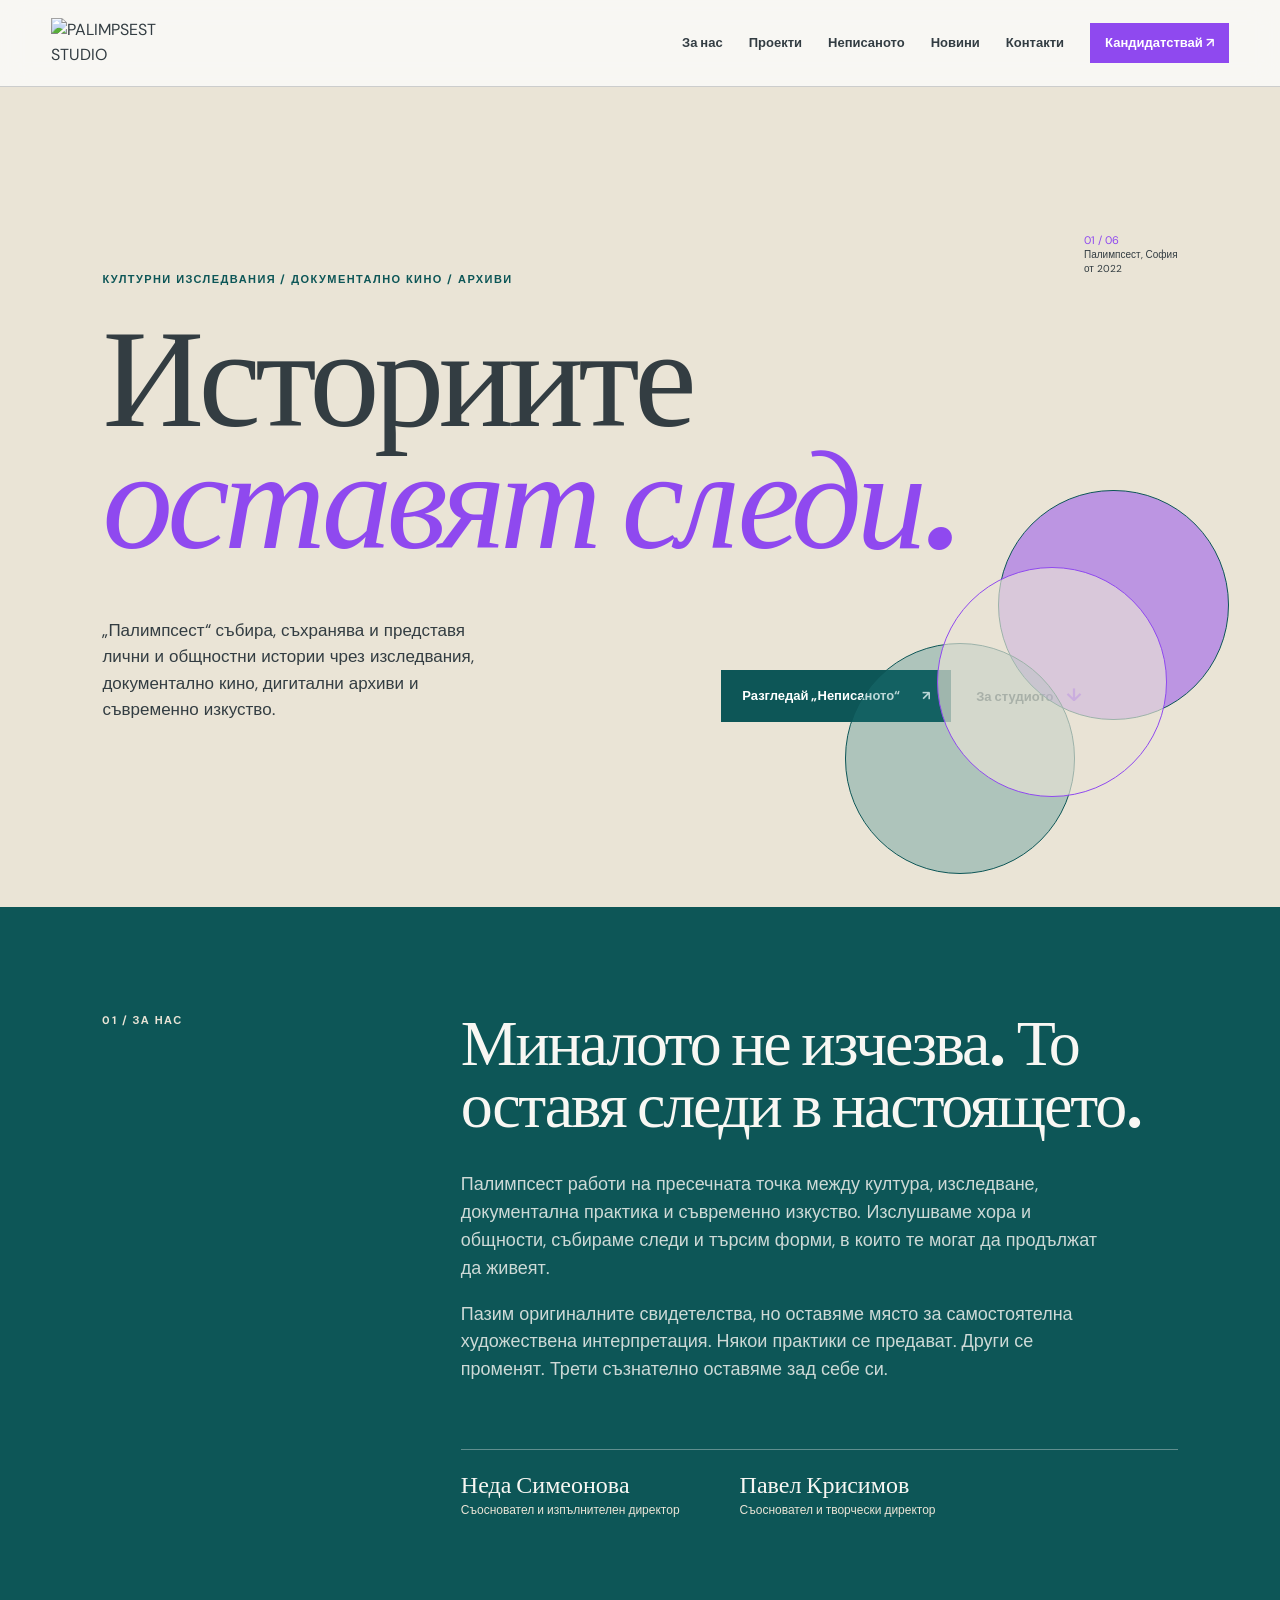
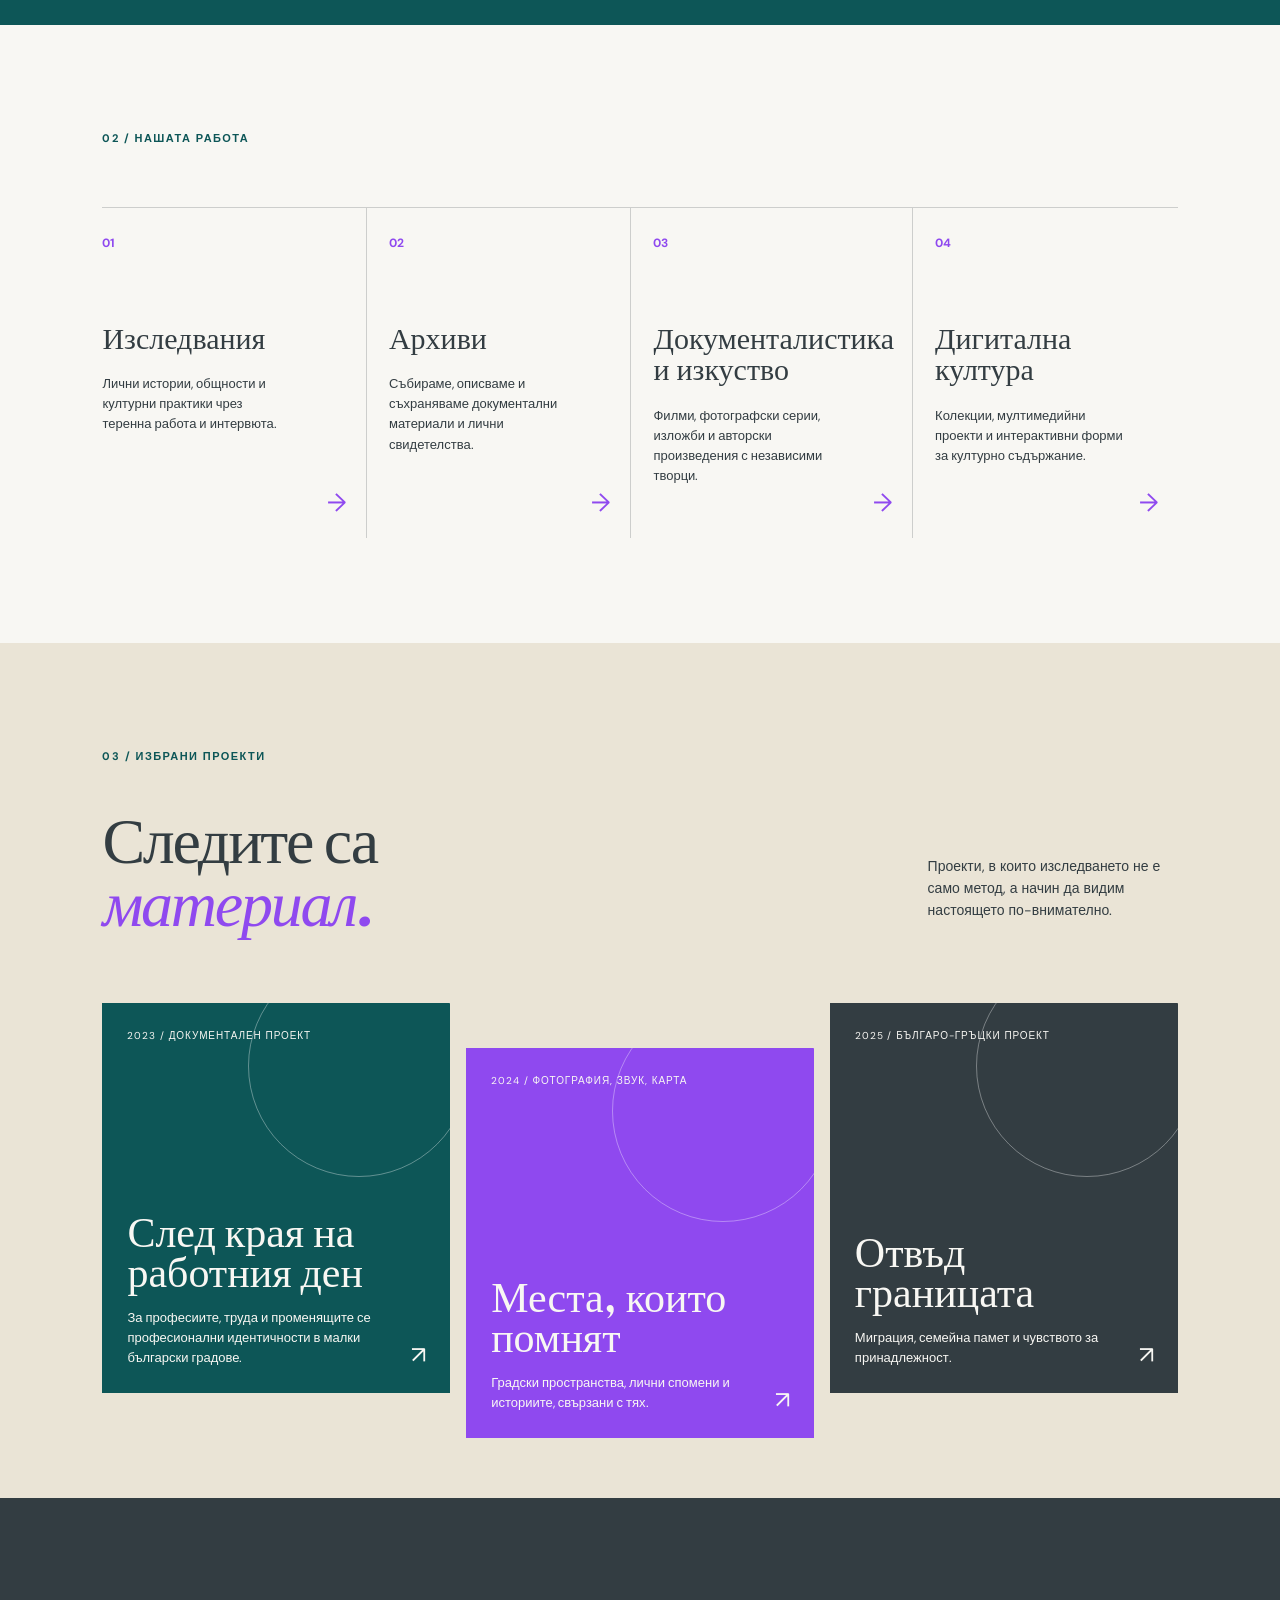
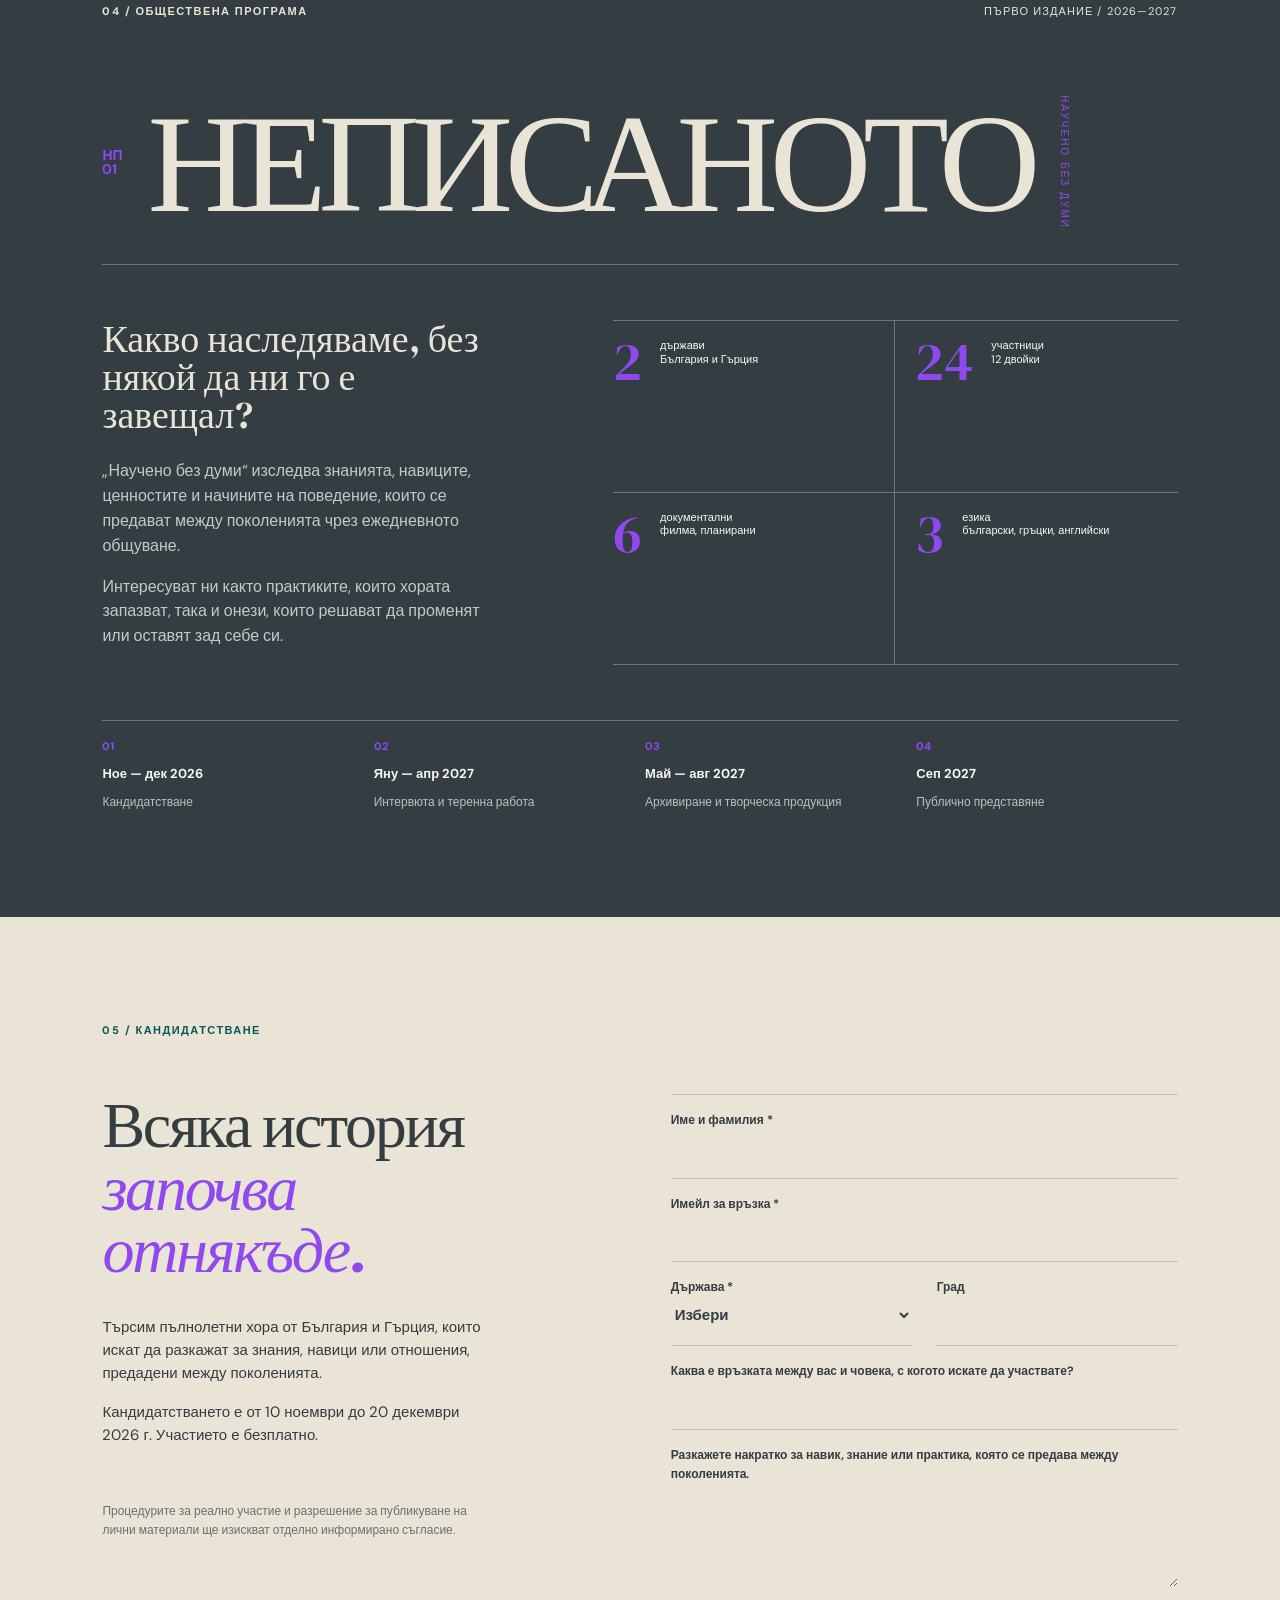
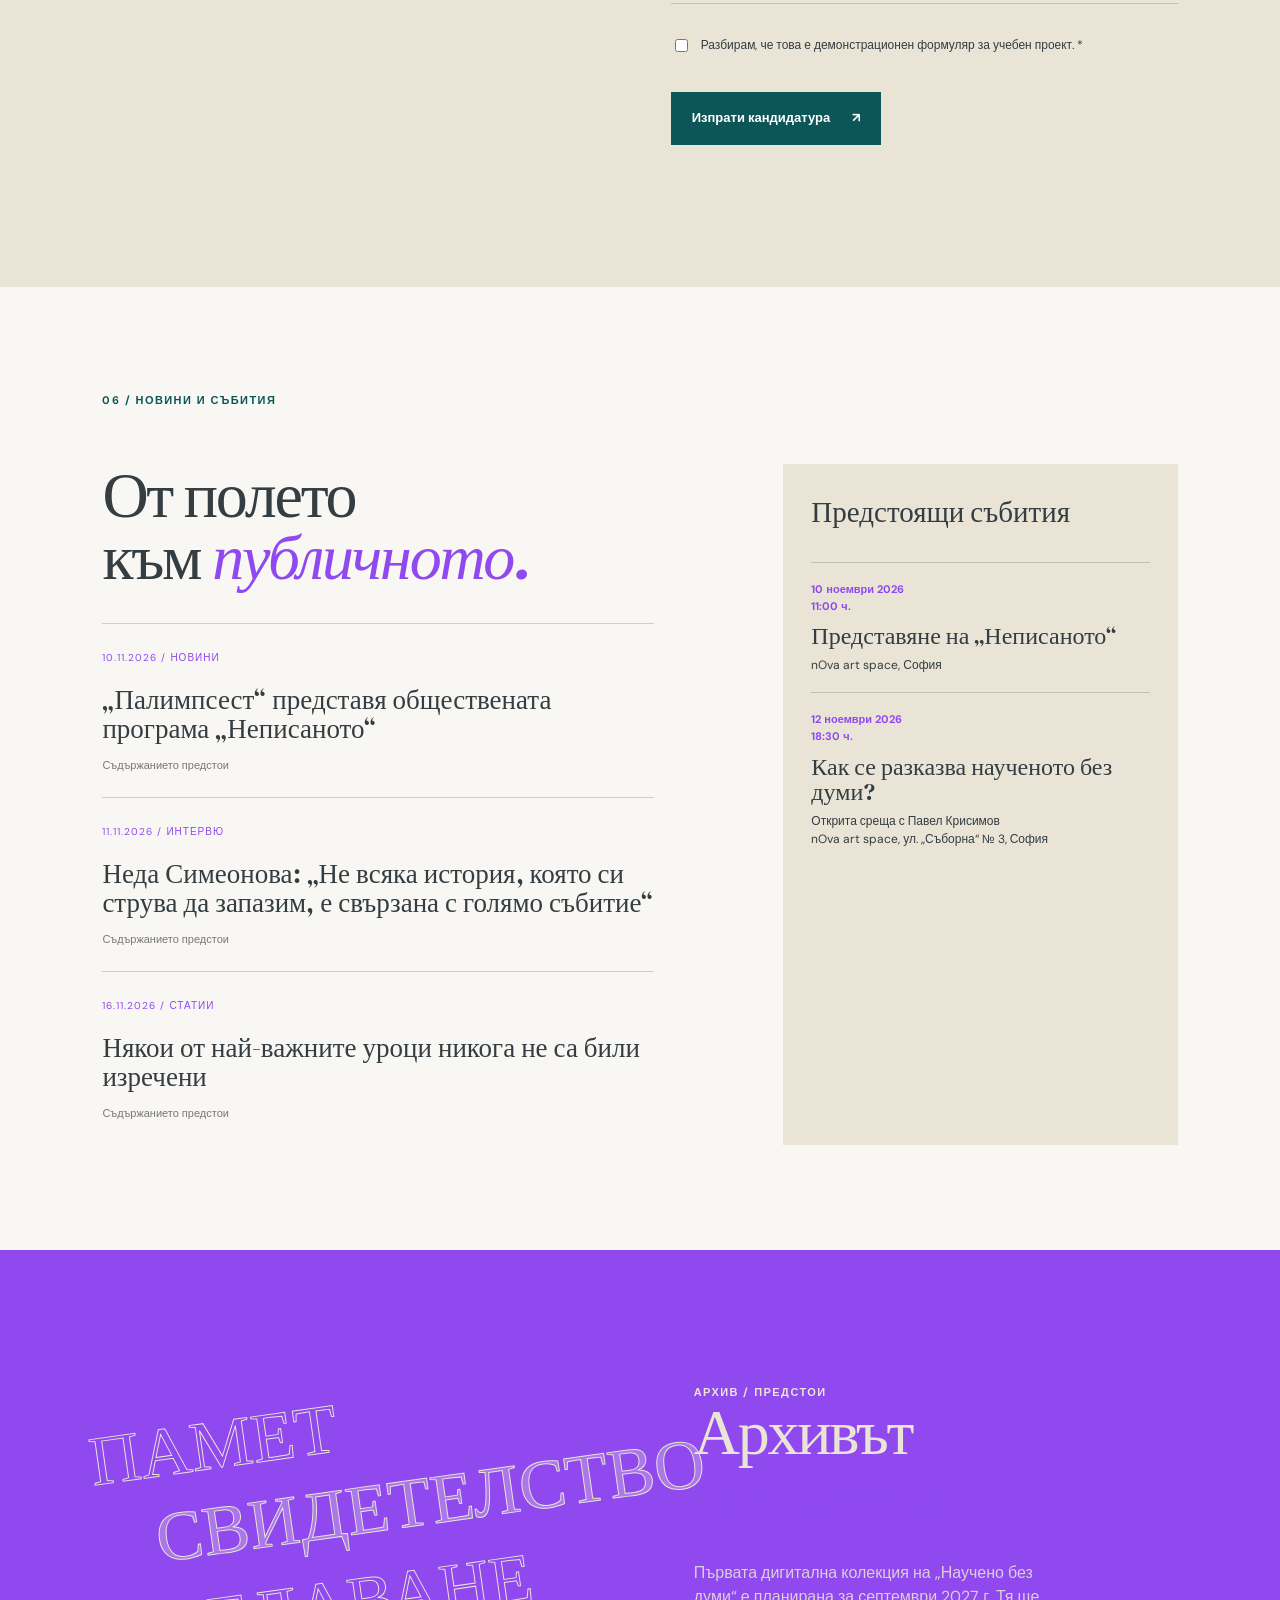
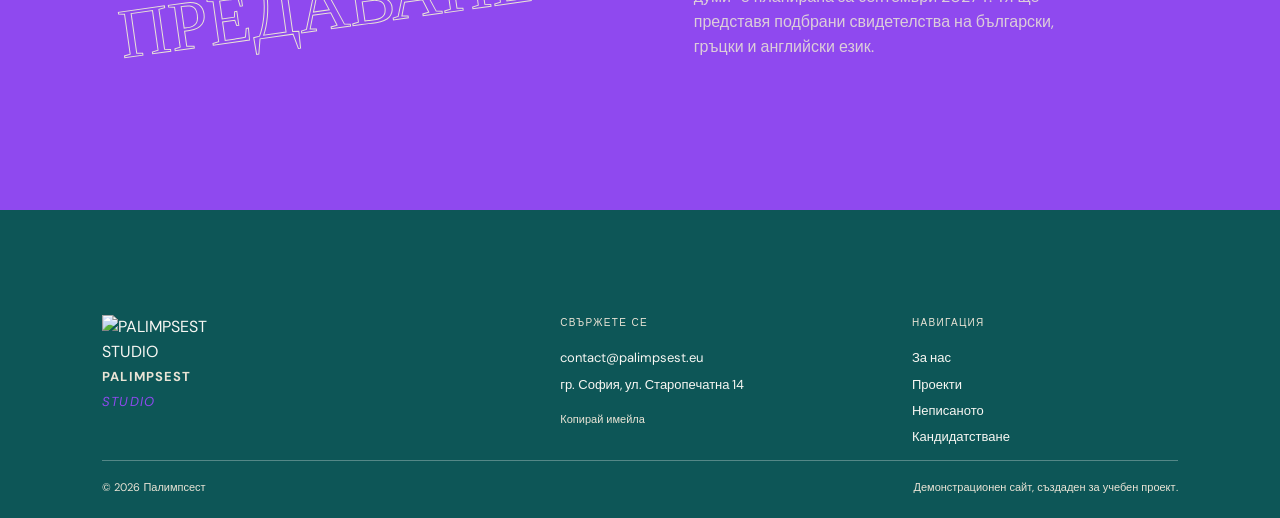
==== index.html @ 052eca06 "Create Palimpsest cultural studio website" ====
<!doctype html>
<html lang="bg">
<head>
  <meta charset="UTF-8">
  <meta name="viewport" content="width=device-width, initial-scale=1.0">
  <meta name="description" content="Палимпсест — културни изследвания, документално кино и дигитални архиви.">
  <title>Палимпсест — истории, които оставят следи</title>
  <link rel="preconnect" href="https://fonts.googleapis.com">
  <link rel="preconnect" href="https://fonts.gstatic.com" crossorigin>
  <link href="https://fonts.googleapis.com/css2?family=DM+Sans:wght@400;500;600;700&family=DM+Serif+Display:ital@0;1&display=swap" rel="stylesheet">
  <link rel="stylesheet" href="styles.css">
</head>
<body>
  <header class="site-header" id="начало">
    <a class="brand" href="#начало" aria-label="Палимпсест, начало">
      <img src="assets/Palimpsest.png" alt="PALIMPSEST STUDIO" class="brand-logo">
      <span class="brand-fallback" aria-hidden="true">PALIMPSEST<br><i>STUDIO</i></span>
    </a>
    <button class="menu-toggle" type="button" aria-expanded="false" aria-controls="main-nav"><span></span><span></span><span></span><b>Меню</b></button>
    <nav id="main-nav" aria-label="Основна навигация">
      <a href="#за-нас">За нас</a><a href="#проекти">Проекти</a><a href="#неписаното">Неписаното</a><a href="#новини">Новини</a><a href="#контакти">Контакти</a>
      <a class="nav-cta" href="#участие">Кандидатствай <span>↗</span></a>
    </nav>
  </header>

  <main>
    <section class="hero section-pad" aria-labelledby="hero-title">
      <div class="hero-grid-mark" aria-hidden="true"><span></span><span></span><span></span></div>
      <div class="eyebrow">Културни изследвания / документално кино / архиви</div>
      <h1 id="hero-title">Историите<br><em>оставят следи.</em></h1>
      <div class="hero-bottom">
        <p>„Палимпсест“ събира, съхранява и представя лични и общностни истории чрез изследвания, документално кино, дигитални архиви и съвременно изкуство.</p>
        <div class="hero-actions"><a class="button button-dark" href="#неписаното">Разгледай „Неписаното“ <span>↗</span></a><a class="text-link" href="#за-нас">За студиото <span>↓</span></a></div>
      </div>
      <div class="hero-note">01 / 06<br><small>Палимпсест, София<br>от 2022</small></div>
    </section>

    <section class="about section-pad" id="за-нас">
      <div class="section-label">01 / За нас</div><div class="about-copy"><h2>Миналото не изчезва. То оставя следи в настоящето.</h2><p>Палимпсест работи на пресечната точка между култура, изследване, документална практика и съвременно изкуство. Изслушваме хора и общности, събираме следи и търсим форми, в които те могат да продължат да живеят.</p><p>Пазим оригиналните свидетелства, но оставяме място за самостоятелна художествена интерпретация. Някои практики се предават. Други се променят. Трети съзнателно оставяме зад себе си.</p><div class="founders"><div><strong>Неда Симеонова</strong><span>Съосновател и изпълнителен директор</span></div><div><strong>Павел Крисимов</strong><span>Съосновател и творчески директор</span></div></div></div>
    </section>

    <section class="work section-pad" id="работа"><div class="section-label">02 / Нашата работа</div><div class="work-list"><article><b>01</b><h3>Изследвания</h3><p>Лични истории, общности и културни практики чрез теренна работа и интервюта.</p><span>→</span></article><article><b>02</b><h3>Архиви</h3><p>Събираме, описваме и съхраняваме документални материали и лични свидетелства.</p><span>→</span></article><article><b>03</b><h3>Документалистика<br>и изкуство</h3><p>Филми, фотографски серии, изложби и авторски произведения с независими творци.</p><span>→</span></article><article><b>04</b><h3>Дигитална<br>култура</h3><p>Колекции, мултимедийни проекти и интерактивни форми за културно съдържание.</p><span>→</span></article></div></section>

    <section class="projects section-pad" id="проекти"><div class="section-label">03 / Избрани проекти</div><div class="project-intro"><h2>Следите са<br><em>материал.</em></h2><p>Проекти, в които изследването не е само метод, а начин да видим настоящето по-внимателно.</p></div><div class="project-list"><article><span>2023 / документален проект</span><h3>След края на<br>работния ден</h3><p>За професиите, труда и променящите се професионални идентичности в малки български градове.</p><i>↗</i></article><article><span>2024 / фотография, звук, карта</span><h3>Места, които<br>помнят</h3><p>Градски пространства, лични спомени и историите, свързани с тях.</p><i>↗</i></article><article><span>2025 / българо-гръцки проект</span><h3>Отвъд<br>границата</h3><p>Миграция, семейна памет и чувството за принадлежност.</p><i>↗</i></article></div></section>

    <section class="program section-pad" id="неписаното"><div class="program-top"><div class="section-label">04 / Обществена програма</div><span>Първо издание / 2026—2027</span></div><div class="program-title"><div class="stamp">НП<br>01</div><h2>НЕПИСАНОТО</h2><div class="vertical-word">НАУЧЕНО БЕЗ ДУМИ</div></div><div class="program-content"><div><h3>Какво наследяваме, без някой да ни го е завещал?</h3><p>„Научено без думи“ изследва знанията, навиците, ценностите и начините на поведение, които се предават между поколенията чрез ежедневното общуване.</p><p>Интересуват ни както практиките, които хората запазват, така и онези, които решават да променят или оставят зад себе си.</p></div><div class="stats"><div><strong>2</strong><span>държави<br>България и Гърция</span></div><div><strong>24</strong><span>участници<br>12 двойки</span></div><div><strong>6</strong><span>документални<br>филма, планирани</span></div><div><strong>3</strong><span>езика<br>български, гръцки, английски</span></div></div></div><div class="timeline"><div><b>01</b><strong>Ное — дек 2026</strong><span>Кандидатстване</span></div><div><b>02</b><strong>Яну — апр 2027</strong><span>Интервюта и теренна работа</span></div><div><b>03</b><strong>Май — авг 2027</strong><span>Архивиране и творческа продукция</span></div><div><b>04</b><strong>Сеп 2027</strong><span>Публично представяне</span></div></div></section>

    <section class="participation section-pad" id="участие"><div class="section-label">05 / Кандидатстване</div><div class="form-layout"><div><h2>Всяка история<br><em>започва отнякъде.</em></h2><p>Търсим пълнолетни хора от България и Гърция, които искат да разкажат за знания, навици или отношения, предадени между поколенията.</p><p>Кандидатстването е от 10 ноември до 20 декември 2026 г. Участието е безплатно.</p><p class="fine-print">Процедурите за реално участие и разрешение за публикуване на лични материали ще изискват отделно информирано съгласие.</p></div><form id="application-form" novalidate><label>Име и фамилия *<input name="name" required></label><label>Имейл за връзка *<input type="email" name="email" required></label><div class="form-row"><label>Държава *<select name="country" required><option value="">Избери</option><option>България</option><option>Гърция</option></select></label><label>Град<input name="city"></label></div><label>Каква е връзката между вас и човека, с когото искате да участвате?<input name="relation"></label><label>Разкажете накратко за навик, знание или практика, която се предава между поколенията.<textarea name="story" rows="4"></textarea></label><label class="check"><input type="checkbox" name="demo" required><span>Разбирам, че това е демонстрационен формуляр за учебен проект. *</span></label><button class="button button-dark" type="submit">Изпрати кандидатура <span>↗</span></button><div class="form-message" role="status" aria-live="polite"></div></form></div></section>

    <section class="journal section-pad" id="новини"><div class="section-label">06 / Новини и събития</div><div class="journal-grid"><div><h2>От полето<br>към <em>публичното.</em></h2><div class="news-item"><span>10.11.2026 / Новини</span><h3>„Палимпсест“ представя обществената програма „Неписаното“</h3><small>Съдържанието предстои</small></div><div class="news-item"><span>11.11.2026 / Интервю</span><h3>Неда Симеонова: „Не всяка история, която си струва да запазим, е свързана с голямо събитие“</h3><small>Съдържанието предстои</small></div><div class="news-item"><span>16.11.2026 / Статии</span><h3>Някои от най-важните уроци никога не са били изречени</h3><small>Съдържанието предстои</small></div></div><aside><h3>Предстоящи събития</h3><div class="event"><b>10 ноември 2026<br>11:00 ч.</b><strong>Представяне на „Неписаното“</strong><span>nOva art space, София</span></div><div class="event"><b>12 ноември 2026<br>18:30 ч.</b><strong>Как се разказва наученото без думи?</strong><span>Открита среща с Павел Крисимов<br>nOva art space, ул. „Съборна“ № 3, София</span></div></aside></div></section>

    <section class="archive section-pad"><div class="archive-art" aria-hidden="true"><span>ПАМЕТ</span><span>СВИДЕТЕЛСТВО</span><span>ПРЕДАВАНЕ</span></div><div><div class="section-label">Архив / предстои</div><h2>Архивът<br><em>предстои.</em></h2><p>Първата дигитална колекция на „Научено без думи“ е планирана за септември 2027 г. Тя ще представя подбрани свидетелства на български, гръцки и английски език.</p></div></section>
  </main>

  <footer class="site-footer section-pad" id="контакти"><div class="footer-brand"><img src="assets/Palimpsest.png" alt="PALIMPSEST STUDIO"><span class="brand-fallback" aria-hidden="true">PALIMPSEST<br><i>STUDIO</i></span></div><div><span class="footer-label">Свържете се</span><a href="mailto:contact@palimpsest.eu">contact@palimpsest.eu</a><span>гр. София, ул. Старопечатна 14</span><button class="copy-email" type="button" data-email="contact@palimpsest.eu">Копирай имейла</button></div><div><span class="footer-label">Навигация</span><a href="#за-нас">За нас</a><a href="#проекти">Проекти</a><a href="#неписаното">Неписаното</a><a href="#участие">Кандидатстване</a></div><div class="footer-bottom">© 2026 Палимпсест <span>Демонстрационен сайт, създаден за учебен проект.</span></div></footer>
  <script src="script.js"></script>
</body>
</html>
---- styles.css ----
:root{--teal:#0d5657;--teal-2:#247c7b;--violet:#8f49ef;--ivory:#eae4d6;--ink:#333d42;--paper:#f8f7f3;--line:rgba(51,61,66,.22);--display:'DM Serif Display',Georgia,serif;--sans:'DM Sans',Arial,sans-serif}*{box-sizing:border-box}html{scroll-behavior:smooth}body{margin:0;background:var(--paper);color:var(--ink);font-family:var(--sans);font-size:16px;line-height:1.55}a{color:inherit;text-decoration:none}button,input,select,textarea{font:inherit}button{cursor:pointer}.site-header{position:sticky;top:0;z-index:10;display:flex;align-items:center;justify-content:space-between;padding:18px 4vw;background:rgba(248,247,243,.92);backdrop-filter:blur(14px);border-bottom:1px solid var(--line)}.brand{position:relative;display:block;width:145px;min-height:43px}.brand-logo,.footer-brand img{display:block;width:100%;height:auto}.brand-fallback{font-weight:700;font-size:13px;line-height:.9;letter-spacing:.08em;color:var(--teal)}.brand-fallback i{font-weight:400;color:var(--violet)}.brand-logo+.brand-fallback{display:none}nav{display:flex;gap:26px;align-items:center;font-size:13px;font-weight:600}nav a{transition:color .2s}nav a:hover{color:var(--violet)}.nav-cta{padding:10px 15px;background:var(--violet);color:#fff}.nav-cta:hover{color:#fff;background:var(--teal)}.menu-toggle{display:none;border:0;background:none;color:var(--ink);gap:4px;flex-direction:column}.menu-toggle span{display:block;width:21px;height:2px;background:var(--ink)}.menu-toggle b{font-size:10px;margin-top:3px}.section-pad{padding:105px 8vw;position:relative}.hero{min-height:calc(100vh - 80px);display:flex;flex-direction:column;justify-content:center;overflow:hidden;background:var(--ivory)}.eyebrow,.section-label{font-size:11px;letter-spacing:.13em;text-transform:uppercase;font-weight:700;color:var(--teal)}.hero h1{font:normal clamp(4.5rem,11vw,10rem)/.87 var(--display);letter-spacing:-.04em;margin:28px 0 56px;position:relative;z-index:1}.hero h1 em,.about h2 em,.project-intro h2 em,.form-layout h2 em,.journal h2 em,.archive h2 em{color:var(--violet);font-weight:normal}.hero-bottom{display:flex;align-items:end;justify-content:space-between;max-width:980px}.hero-bottom p{max-width:385px;margin:0;font-size:17px}.hero-actions{display:flex;align-items:center;gap:25px}.button{display:inline-flex;align-items:center;gap:22px;border:0;padding:16px 21px;font-weight:700;font-size:13px;transition:transform .2s,background .2s}.button:hover{transform:translateY(-3px)}.button-dark{background:var(--teal);color:#fff}.button-dark:hover{background:var(--violet)}.text-link{font-weight:700;font-size:13px}.text-link span{color:var(--violet);font-size:18px;margin-left:10px}.hero-note{position:absolute;right:8vw;top:18%;font-size:11px;color:var(--violet);line-height:1.25}.hero-note small{color:var(--ink);font-size:10px}.hero-grid-mark{position:absolute;right:4%;bottom:4%;width:30vw;height:30vw;max-width:390px;max-height:390px}.hero-grid-mark span{position:absolute;width:60%;height:60%;border-radius:50%;border:1px solid var(--teal)}.hero-grid-mark span:nth-child(1){right:0;top:0;background:rgba(143,73,239,.5)}.hero-grid-mark span:nth-child(2){left:0;bottom:0;background:rgba(36,124,123,.3)}.hero-grid-mark span:nth-child(3){left:24%;top:20%;background:rgba(234,228,214,.65);border-color:var(--violet)}.about{display:grid;grid-template-columns:1fr 2fr;background:var(--teal);color:var(--paper)}.about .section-label{color:var(--ivory)}.about-copy{max-width:850px}.about h2,.project-intro h2,.form-layout h2,.journal h2,.archive h2{font:normal clamp(2.8rem,5vw,5.7rem)/.98 var(--display);margin:0 0 34px;letter-spacing:-.035em}.about-copy p{max-width:650px;font-size:18px;color:rgba(248,247,243,.82)}.founders{display:flex;gap:60px;margin-top:65px;border-top:1px solid rgba(248,247,243,.35);padding-top:18px}.founders div{display:flex;flex-direction:column}.founders strong{font:normal 24px var(--display)}.founders span{font-size:12px;color:var(--ivory)}.work{background:var(--paper)}.work-list{display:grid;grid-template-columns:repeat(4,1fr);margin-top:60px;border-top:1px solid var(--line)}.work-list article{min-height:330px;padding:22px 18px 20px 0;border-right:1px solid var(--line);position:relative}.work-list article:not(:first-child){padding-left:22px}.work-list article:last-child{border:0}.work-list b{font-size:12px;color:var(--violet)}.work-list h3{font:normal 30px/1.05 var(--display);margin:68px 0 20px}.work-list p{font-size:13px;max-width:190px}.work-list span{position:absolute;right:20px;bottom:15px;color:var(--violet);font-size:25px}.projects{background:var(--ivory)}.project-intro{display:flex;justify-content:space-between;align-items:end;margin:45px 0 68px}.project-intro h2{margin:0}.project-intro p{max-width:250px;font-size:14px}.project-list{display:grid;grid-template-columns:repeat(3,1fr);gap:16px}.project-list article{min-height:390px;padding:25px;display:flex;flex-direction:column;justify-content:end;position:relative;overflow:hidden;background:var(--teal);color:var(--paper)}.project-list article:nth-child(2){background:var(--violet);transform:translateY(45px)}.project-list article:nth-child(3){background:var(--ink)}.project-list article:before{content:'';position:absolute;width:220px;height:220px;border-radius:50%;border:1px solid rgba(255,255,255,.35);top:-48px;right:-20px}.project-list span{position:absolute;top:25px;left:25px;font-size:10px;text-transform:uppercase;letter-spacing:.09em}.project-list h3{font:normal 42px/.95 var(--display);margin:0 0 15px}.project-list p{font-size:13px;max-width:260px;margin:0}.project-list i{position:absolute;right:24px;bottom:20px;font-style:normal;font-size:24px}.program{background:var(--ink);color:var(--paper);overflow:hidden}.program .section-label,.program-top>span{color:var(--ivory)}.program-top{display:flex;justify-content:space-between}.program-top>span{font-size:11px;text-transform:uppercase;letter-spacing:.1em}.program-title{display:flex;align-items:center;gap:25px;border-bottom:1px solid rgba(248,247,243,.3);padding:75px 0 35px}.program-title h2{font:normal clamp(4rem,11vw,11rem)/.8 var(--display);letter-spacing:-.06em;margin:0;color:var(--ivory)}.stamp{color:var(--violet);font-weight:700;font-size:14px;line-height:1.05}.vertical-word{writing-mode:vertical-rl;font-size:10px;letter-spacing:.2em;color:var(--violet)}.program-content{display:grid;grid-template-columns:1fr 1.4fr;gap:10%;padding:55px 0}.program-content h3{font:normal 38px/1 var(--display);margin:0 0 25px;color:var(--ivory)}.program-content p{color:rgba(248,247,243,.75);max-width:430px}.stats{display:grid;grid-template-columns:1fr 1fr;border-top:1px solid rgba(248,247,243,.3)}.stats div{padding:18px 0;display:flex;gap:18px;border-bottom:1px solid rgba(248,247,243,.3)}.stats div:nth-child(odd){border-right:1px solid rgba(248,247,243,.3);padding-right:20px}.stats div:nth-child(even){padding-left:20px}.stats strong{font:normal 54px/.85 var(--display);color:var(--violet)}.stats span{font-size:11px;line-height:1.2}.timeline{display:grid;grid-template-columns:repeat(4,1fr);gap:10px;border-top:1px solid rgba(248,247,243,.3);padding-top:17px}.timeline div{display:flex;flex-direction:column;gap:9px}.timeline b{color:var(--violet);font-size:11px}.timeline strong{font-size:13px}.timeline span{font-size:12px;color:rgba(248,247,243,.7)}.participation{background:var(--ivory)}.form-layout{display:grid;grid-template-columns:1fr 1.1fr;gap:10%;margin-top:55px}.form-layout h2{margin-top:0}.form-layout p{max-width:390px;font-size:15px}.fine-print{font-size:12px!important;color:#6b7072;margin-top:55px}.form-layout form{border-top:1px solid var(--line)}label{display:flex;flex-direction:column;gap:7px;padding:16px 0;border-bottom:1px solid var(--line);font-size:12px;font-weight:700}input,select,textarea{border:0;background:transparent;color:var(--ink);outline:0;resize:vertical;font-size:15px}input:focus,select:focus,textarea:focus{box-shadow:0 2px var(--violet)}.form-row{display:grid;grid-template-columns:1fr 1fr;gap:25px}.check{flex-direction:row;align-items:start;gap:10px;font-weight:400;border:0;margin:16px 0}.check input{accent-color:var(--violet);margin-top:3px}.form-layout .button{margin-top:5px}.form-message{font-size:13px;color:var(--teal);margin-top:15px;min-height:22px}.journal{background:var(--paper)}.journal-grid{display:grid;grid-template-columns:1.4fr 1fr;gap:12%;margin-top:55px}.news-item{border-top:1px solid var(--line);padding:20px 0}.news-item span{font-size:10px;text-transform:uppercase;letter-spacing:.1em;color:var(--violet)}.news-item h3{font:normal 27px/1.1 var(--display);margin:16px 0 8px}.news-item small{font-size:11px;color:#777}.journal aside{background:var(--ivory);padding:28px}.journal aside h3{font:normal 29px var(--display);margin:0 0 30px}.event{border-top:1px solid var(--line);padding:18px 0;display:flex;flex-direction:column;gap:8px}.event b{font-size:11px;color:var(--violet)}.event strong{font:normal 24px/1.05 var(--display)}.event span{font-size:12px}.archive{background:var(--violet);color:var(--ivory);display:grid;grid-template-columns:1fr 1fr;gap:10%;align-items:center;min-height:560px;overflow:hidden}.archive .section-label{color:var(--ivory)}.archive-art{height:320px;position:relative;transform:rotate(-8deg)}.archive-art span{position:absolute;font:normal 70px/.9 var(--display);white-space:nowrap;color:transparent;-webkit-text-stroke:1px var(--ivory)}.archive-art span:nth-child(1){top:25px;left:0}.archive-art span:nth-child(2){top:110px;left:55px;color:rgba(234,228,214,.3)}.archive-art span:nth-child(3){top:200px;left:5px}.archive p{max-width:380px;color:rgba(234,228,214,.85)}.site-footer{background:var(--teal);color:var(--paper);display:grid;grid-template-columns:1.4fr 1fr 1fr;gap:8%;padding-bottom:35px}.footer-brand{width:160px}.footer-brand .brand-fallback{color:var(--ivory)}.site-footer>div:not(.footer-brand):not(.footer-bottom){display:flex;flex-direction:column;gap:6px;font-size:13px}.footer-label{color:var(--ivory);font-size:10px;letter-spacing:.13em;text-transform:uppercase;margin-bottom:12px}.site-footer a:hover{color:var(--violet)}.copy-email{background:none;color:var(--ivory);border:0;padding:0;text-align:left;font-size:11px;margin-top:10px}.footer-bottom{grid-column:1/-1;border-top:1px solid rgba(248,247,243,.3);padding-top:18px;display:flex;justify-content:space-between;color:var(--ivory);font-size:11px}@media(max-width:800px){.site-header{padding:15px 5vw}.menu-toggle{display:flex}.site-header nav{display:none;position:absolute;top:73px;left:0;right:0;flex-direction:column;align-items:stretch;gap:0;background:var(--paper);border-bottom:1px solid var(--line);padding:10px 5vw}.site-header nav.open{display:flex}.site-header nav a{padding:13px 0}.nav-cta{padding:13px!important;text-align:center}.section-pad{padding:75px 7vw}.hero{min-height:680px}.hero h1{font-size:19vw;margin:35px 0}.hero-bottom,.project-intro{display:block}.hero-bottom p{font-size:15px}.hero-actions{margin-top:30px;flex-wrap:wrap}.hero-grid-mark{width:70vw;height:70vw;opacity:.5}.hero-note{display:none}.about,.form-layout,.journal-grid,.archive{grid-template-columns:1fr;gap:40px}.about h2,.project-intro h2,.form-layout h2,.journal h2,.archive h2{font-size:15vw}.founders{gap:25px;flex-direction:column}.work-list,.project-list,.timeline{grid-template-columns:1fr 1fr}.work-list article{min-height:260px;border-bottom:1px solid var(--line);border-right:0}.work-list article:not(:first-child){padding-left:0}.work-list h3{margin-top:45px;font-size:26px}.project-list article{min-height:320px}.project-list article:nth-child(2){transform:none}.program-title{gap:10px;padding-top:55px}.program-title h2{font-size:16vw}.vertical-word{display:none}.program-content{grid-template-columns:1fr;gap:45px}.stats strong{font-size:42px}.journal-grid{gap:55px}.archive{min-height:auto}.archive-art{height:230px;order:2}.archive-art span{font-size:45px}.site-footer{grid-template-columns:1fr 1fr;gap:40px}.footer-brand{grid-column:1/-1}.footer-bottom{display:block}.footer-bottom span{display:block;margin-top:10px}}@media(prefers-reduced-motion:reduce){html{scroll-behavior:auto}*,*:before,*:after{transition:none!important;animation:none!important}}
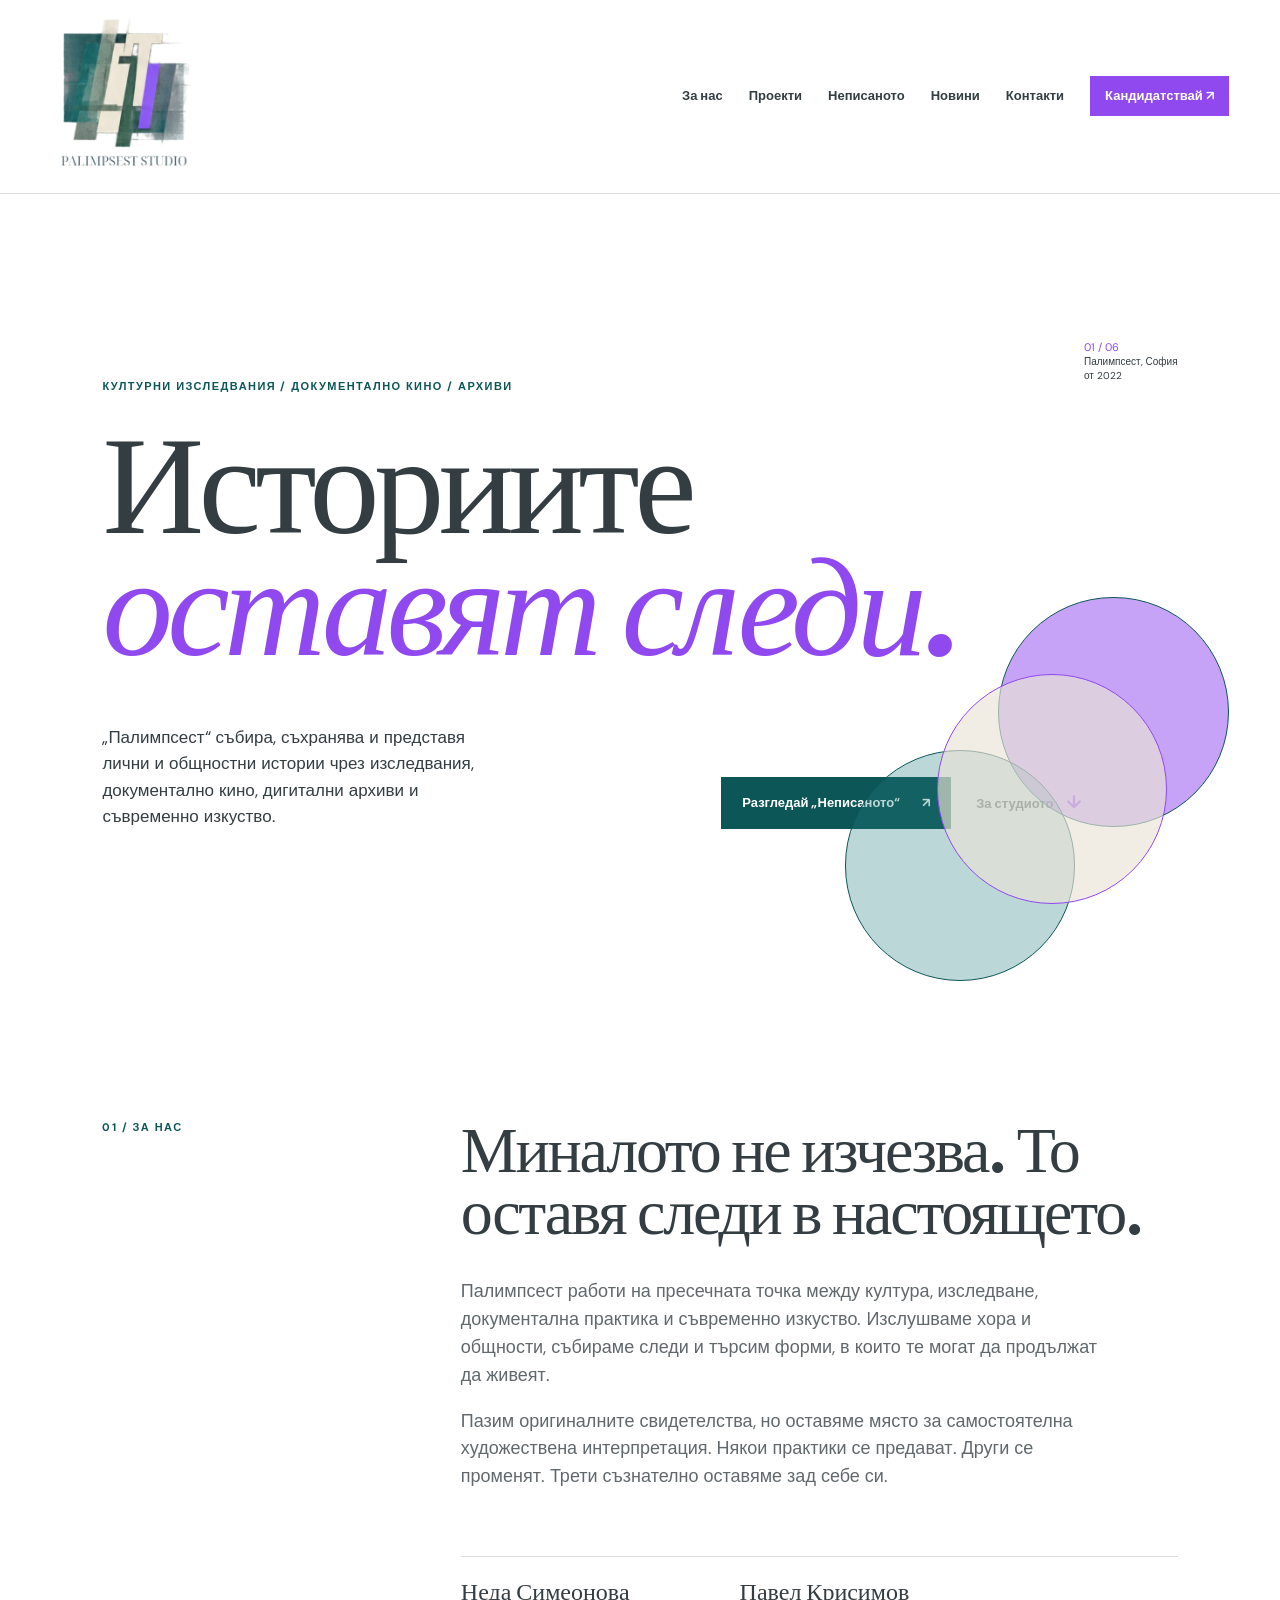
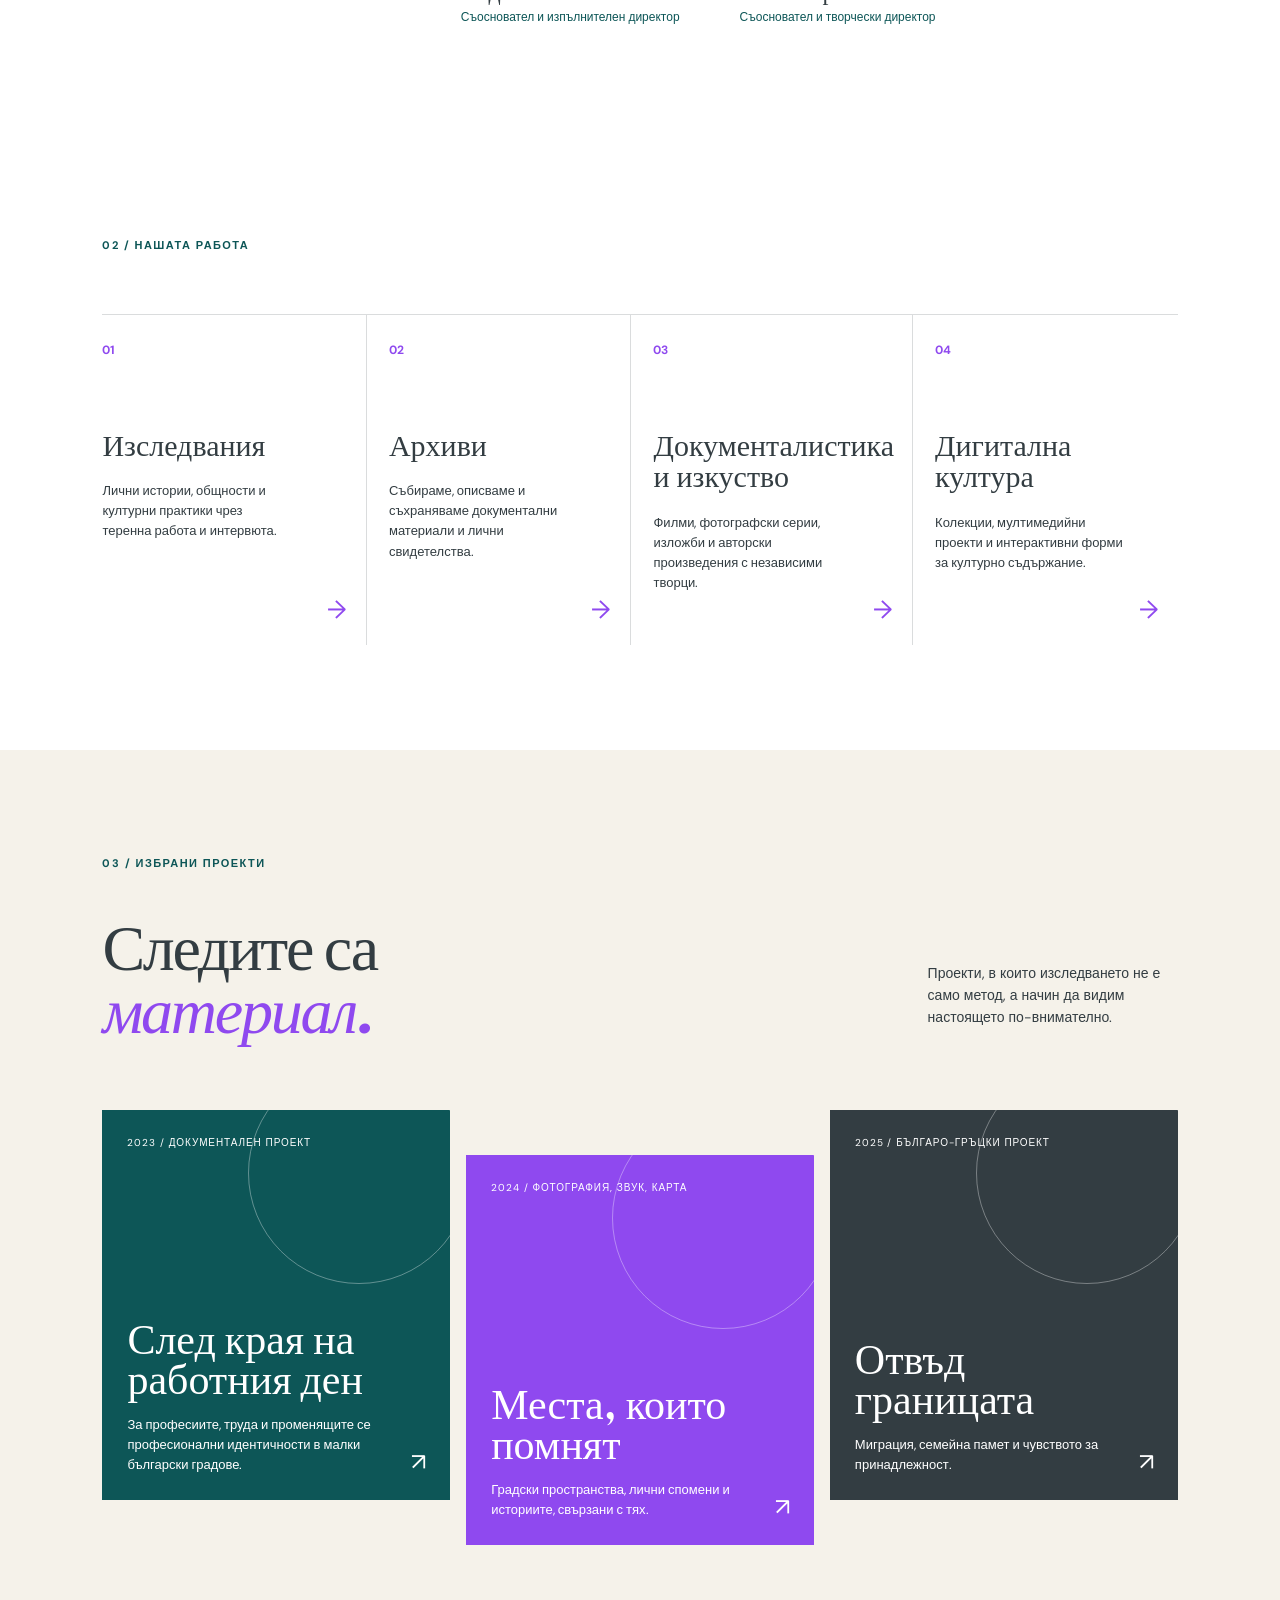
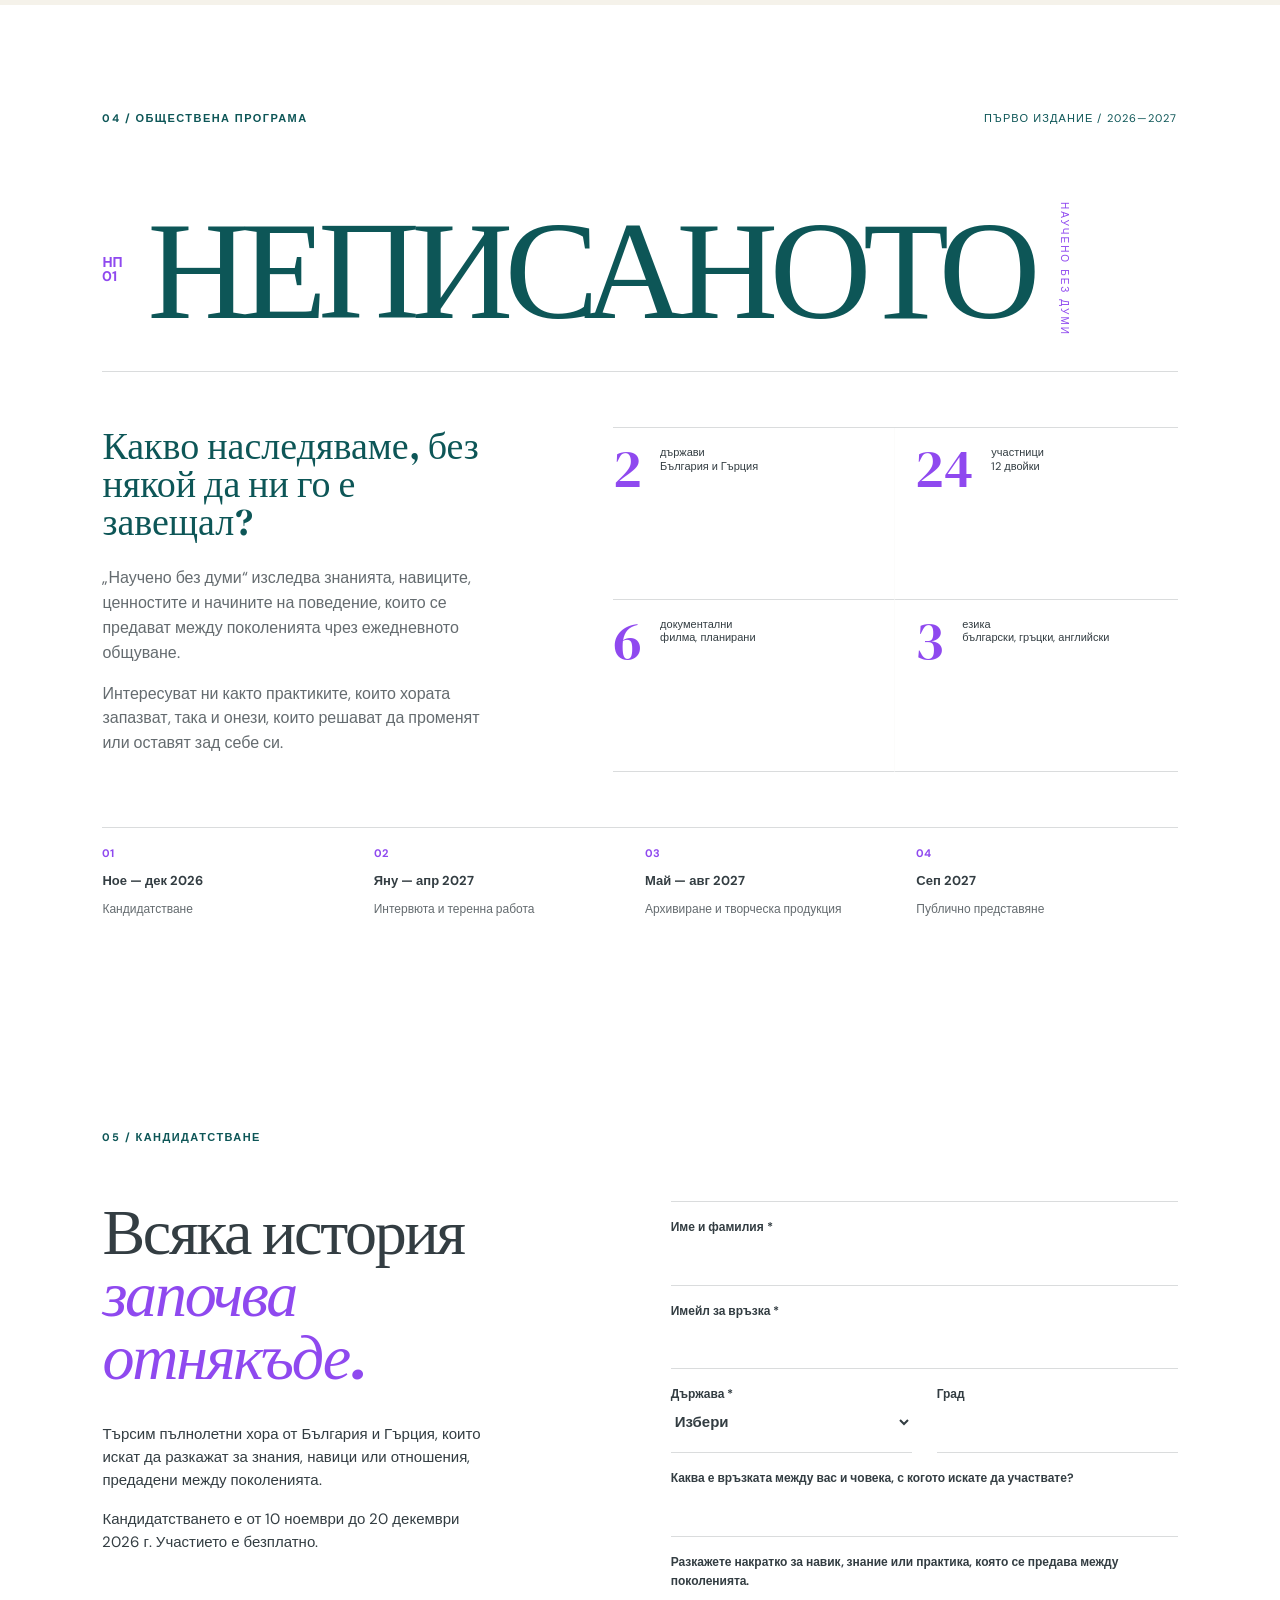
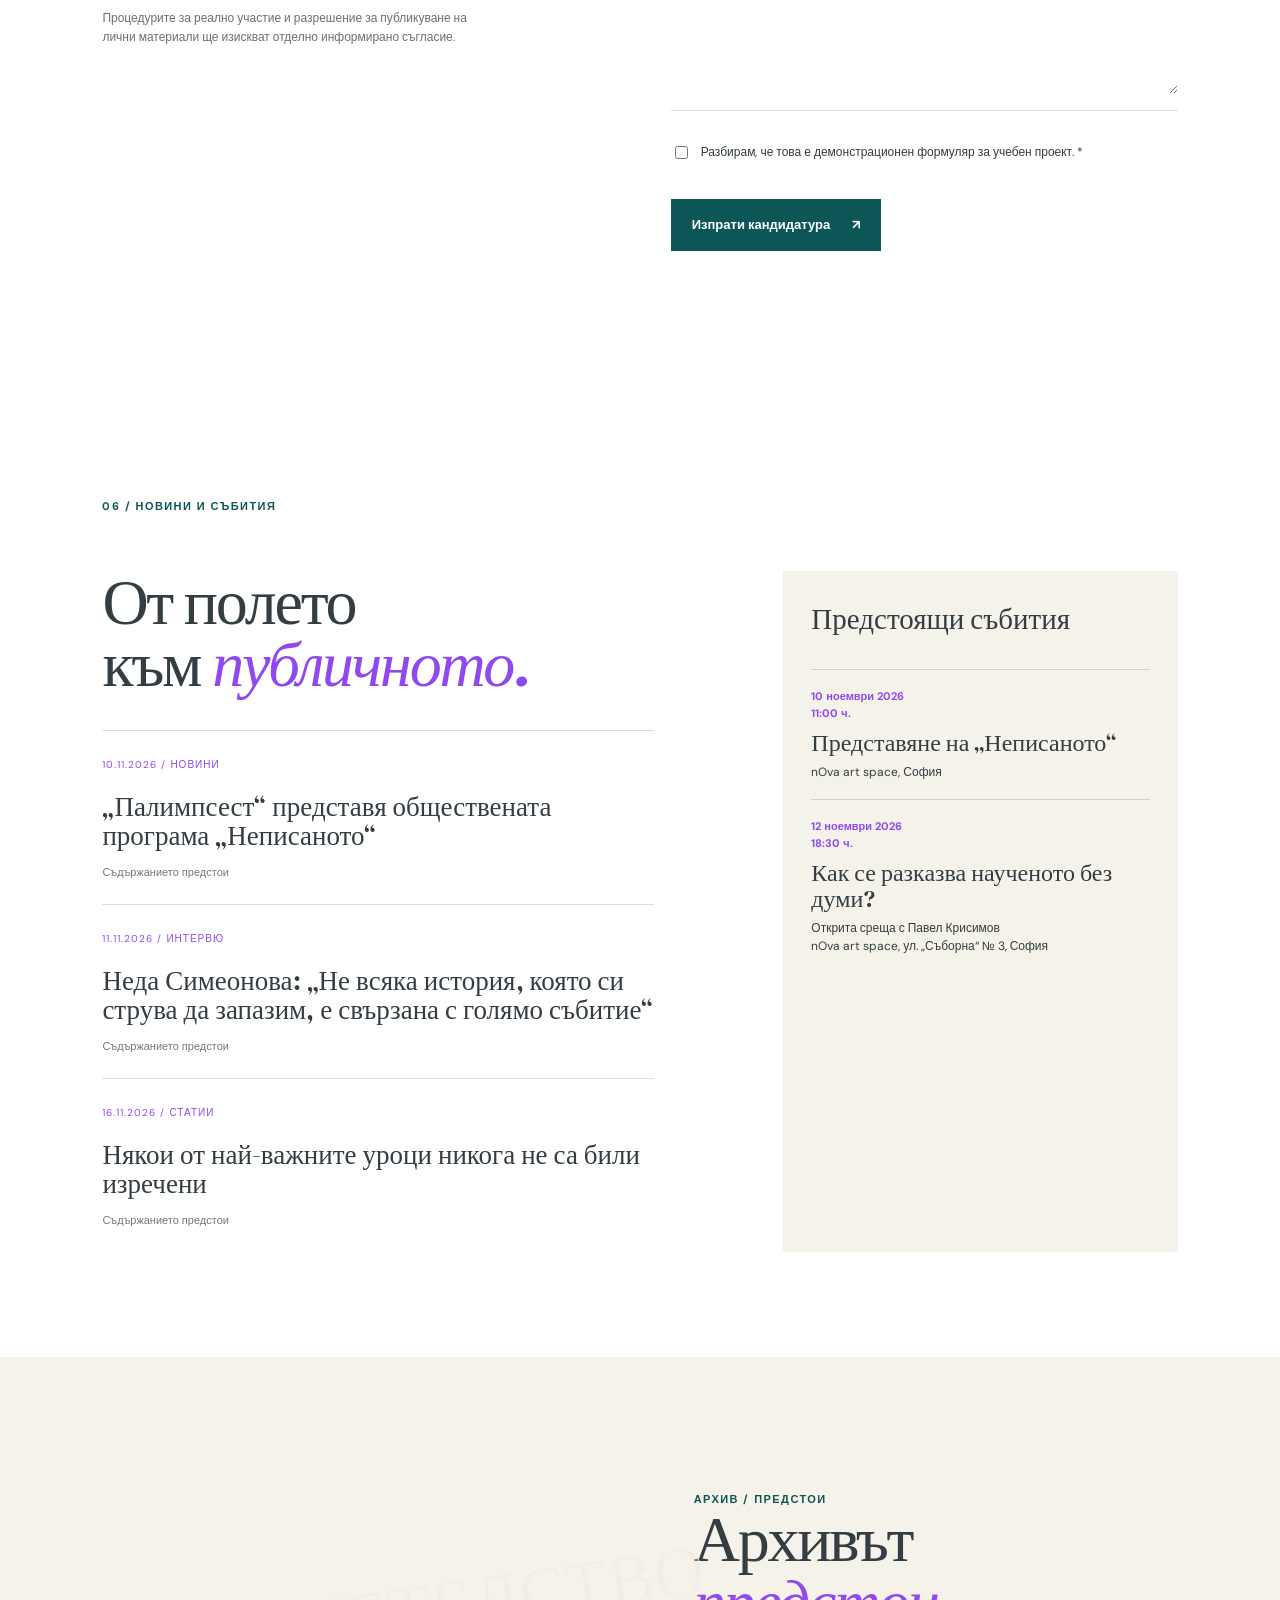
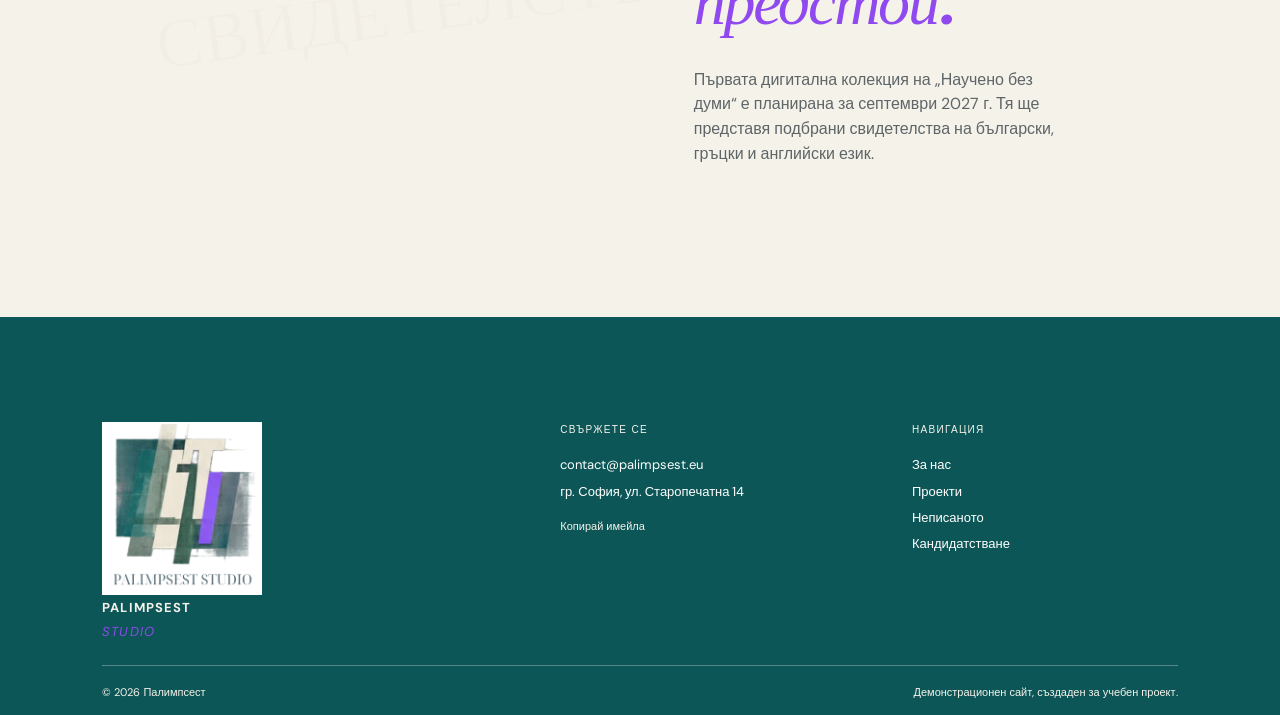
==== commit 368b5c54: "Lighten visual theme with accent colors" ====
--- a/index.html
+++ b/index.html
@@ -9,6 +9,30 @@
   <link rel="preconnect" href="https://fonts.gstatic.com" crossorigin>
   <link href="https://fonts.googleapis.com/css2?family=DM+Sans:wght@400;500;600;700&family=DM+Serif+Display:ital@0;1&display=swap" rel="stylesheet">
   <link rel="stylesheet" href="styles.css">
+  <style>
+    :root { --paper: #ffffff; --ivory: #f5f2ea; --line: rgba(51, 61, 66, .18); }
+    body { background: #ffffff; }
+    .site-header { background: rgba(255, 255, 255, .94); }
+    .hero { background: #ffffff; }
+    .about { background: #ffffff; color: var(--ink); }
+    .about .section-label { color: var(--teal); }
+    .about-copy p { color: rgba(51, 61, 66, .78); }
+    .founders { border-color: var(--line); }
+    .founders span { color: var(--teal); }
+    .work { background: #ffffff; }
+    .projects { background: var(--ivory); }
+    .program { background: #ffffff; color: var(--ink); }
+    .program .section-label, .program-top > span { color: var(--teal); }
+    .program-title { border-color: var(--line); }
+    .program-title h2, .program-content h3 { color: var(--teal); }
+    .program-content p, .timeline span { color: rgba(51, 61, 66, .76); }
+    .stats, .stats div, .timeline { border-color: var(--line); }
+    .participation { background: #ffffff; }
+    .journal { background: #ffffff; }
+    .archive { background: var(--ivory); color: var(--ink); }
+    .archive .section-label { color: var(--teal); }
+    .archive p { color: rgba(51, 61, 66, .78); }
+  </style>
 </head>
 <body>
   <header class="site-header" id="начало">
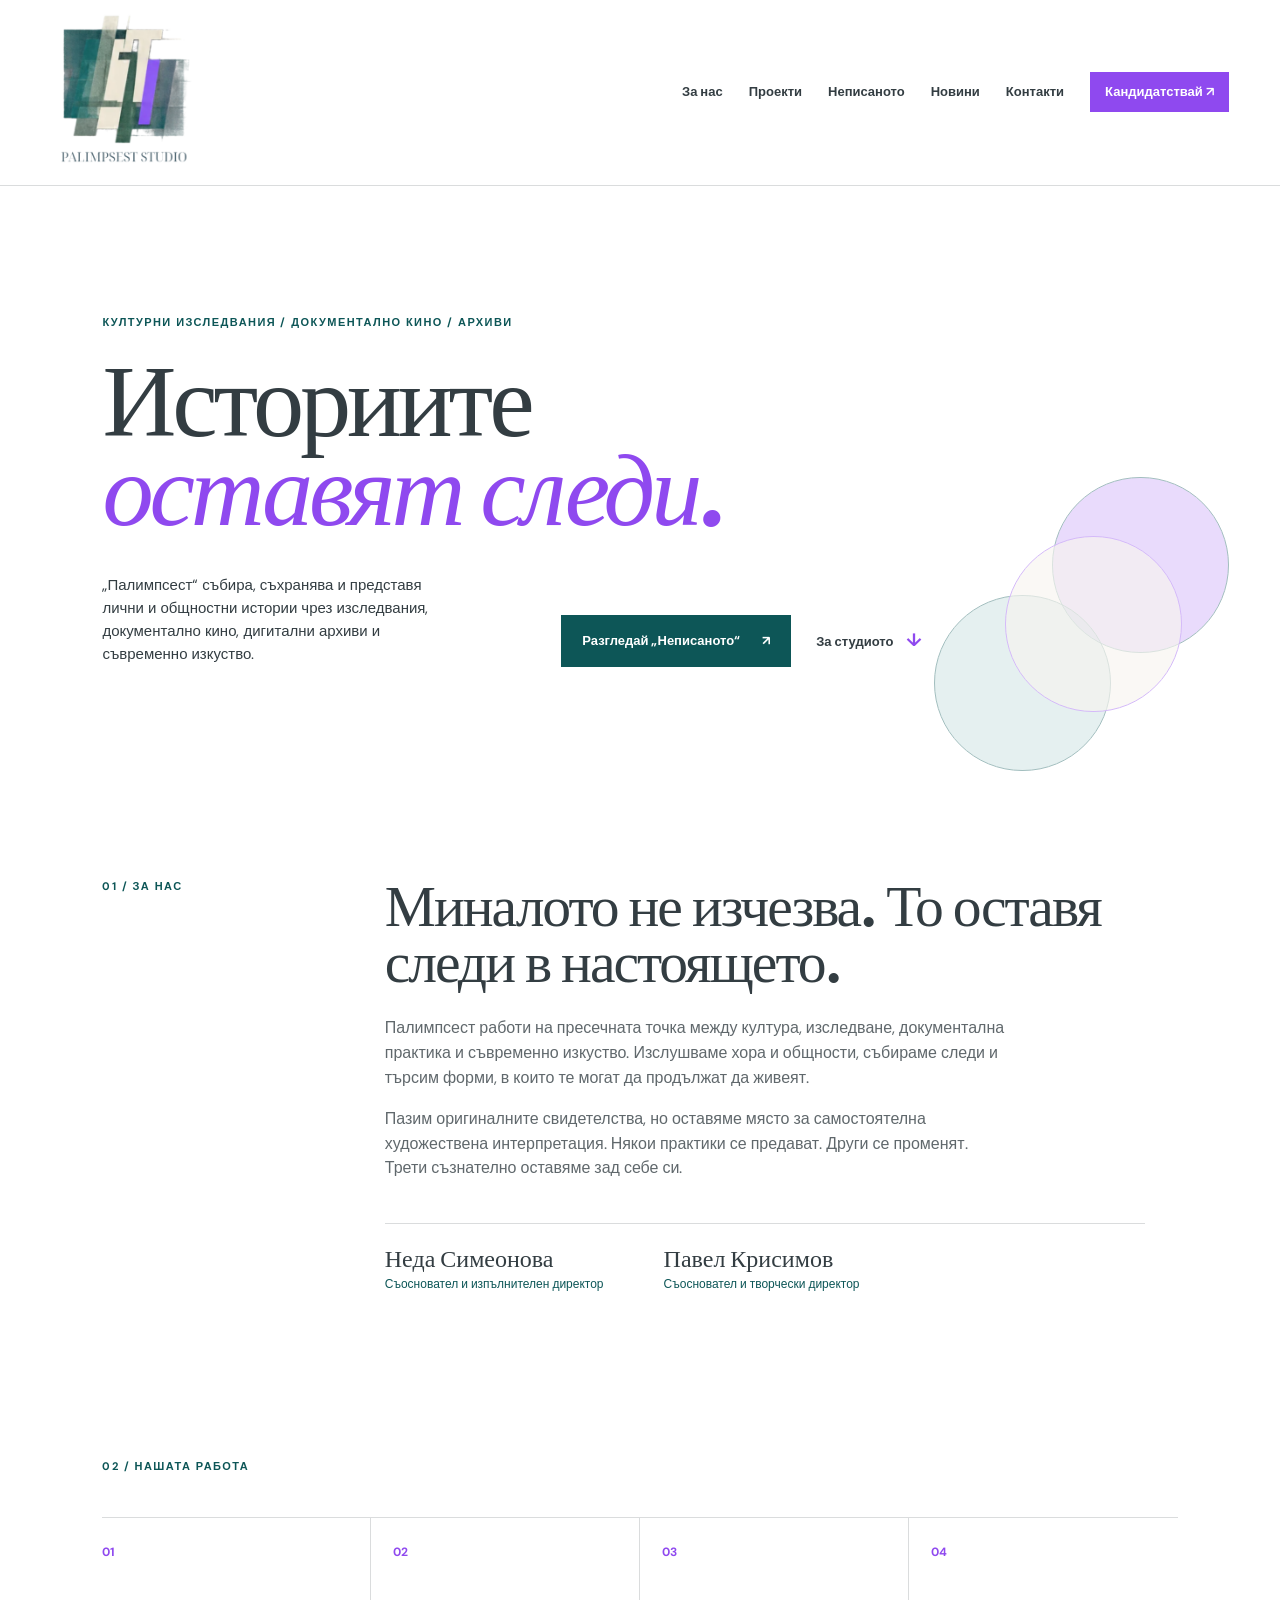
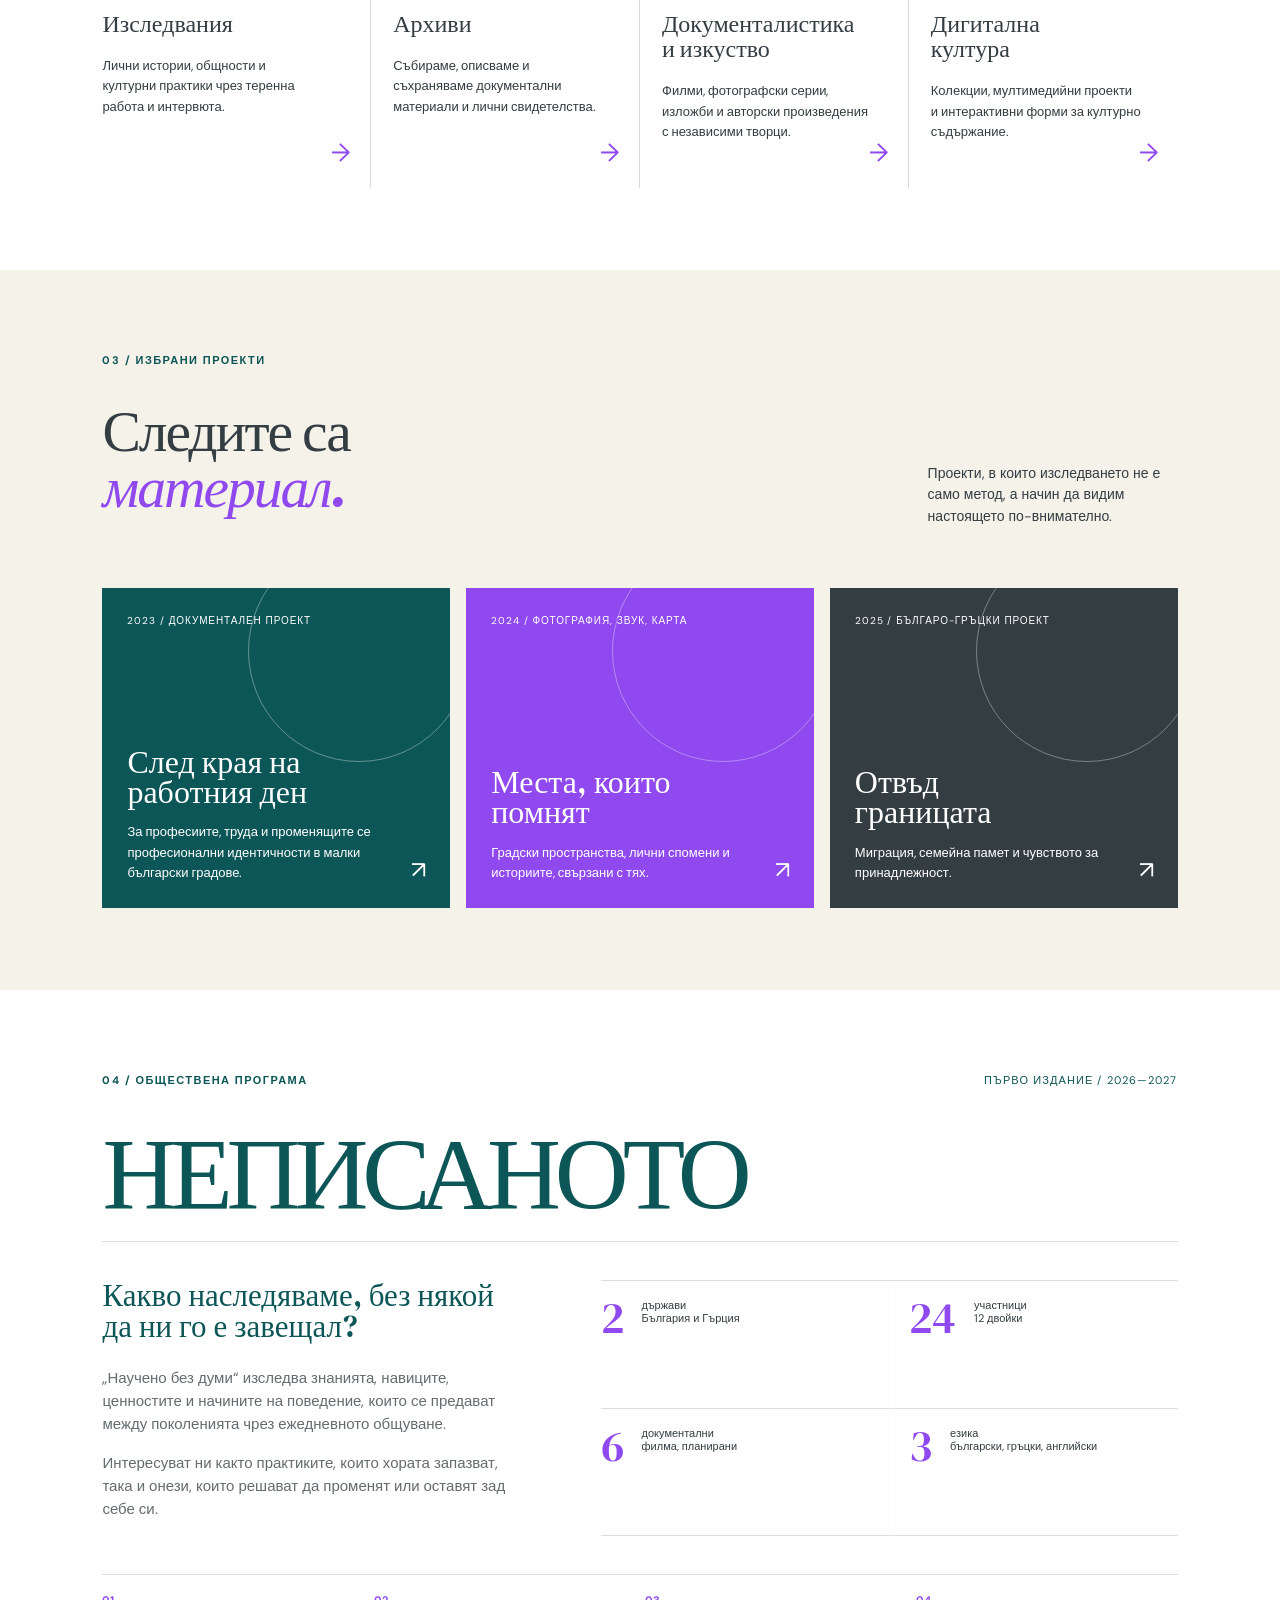
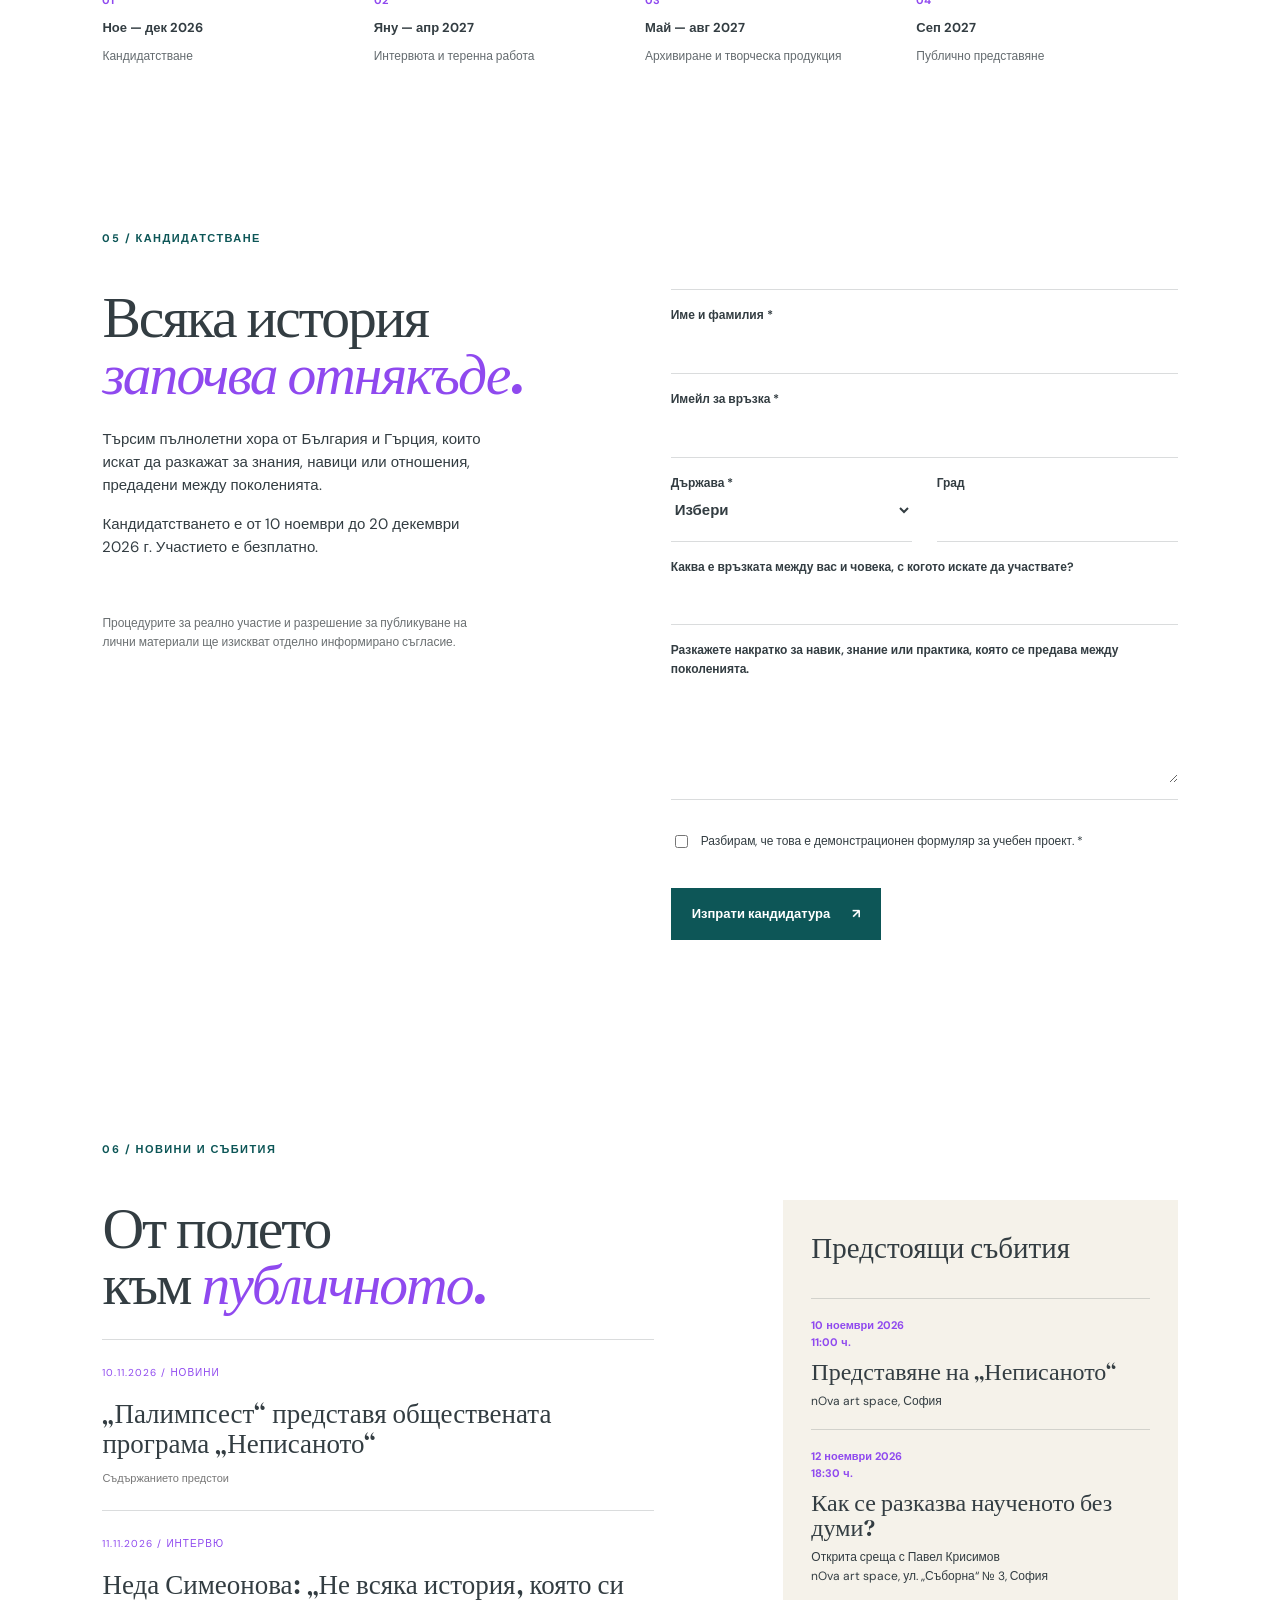
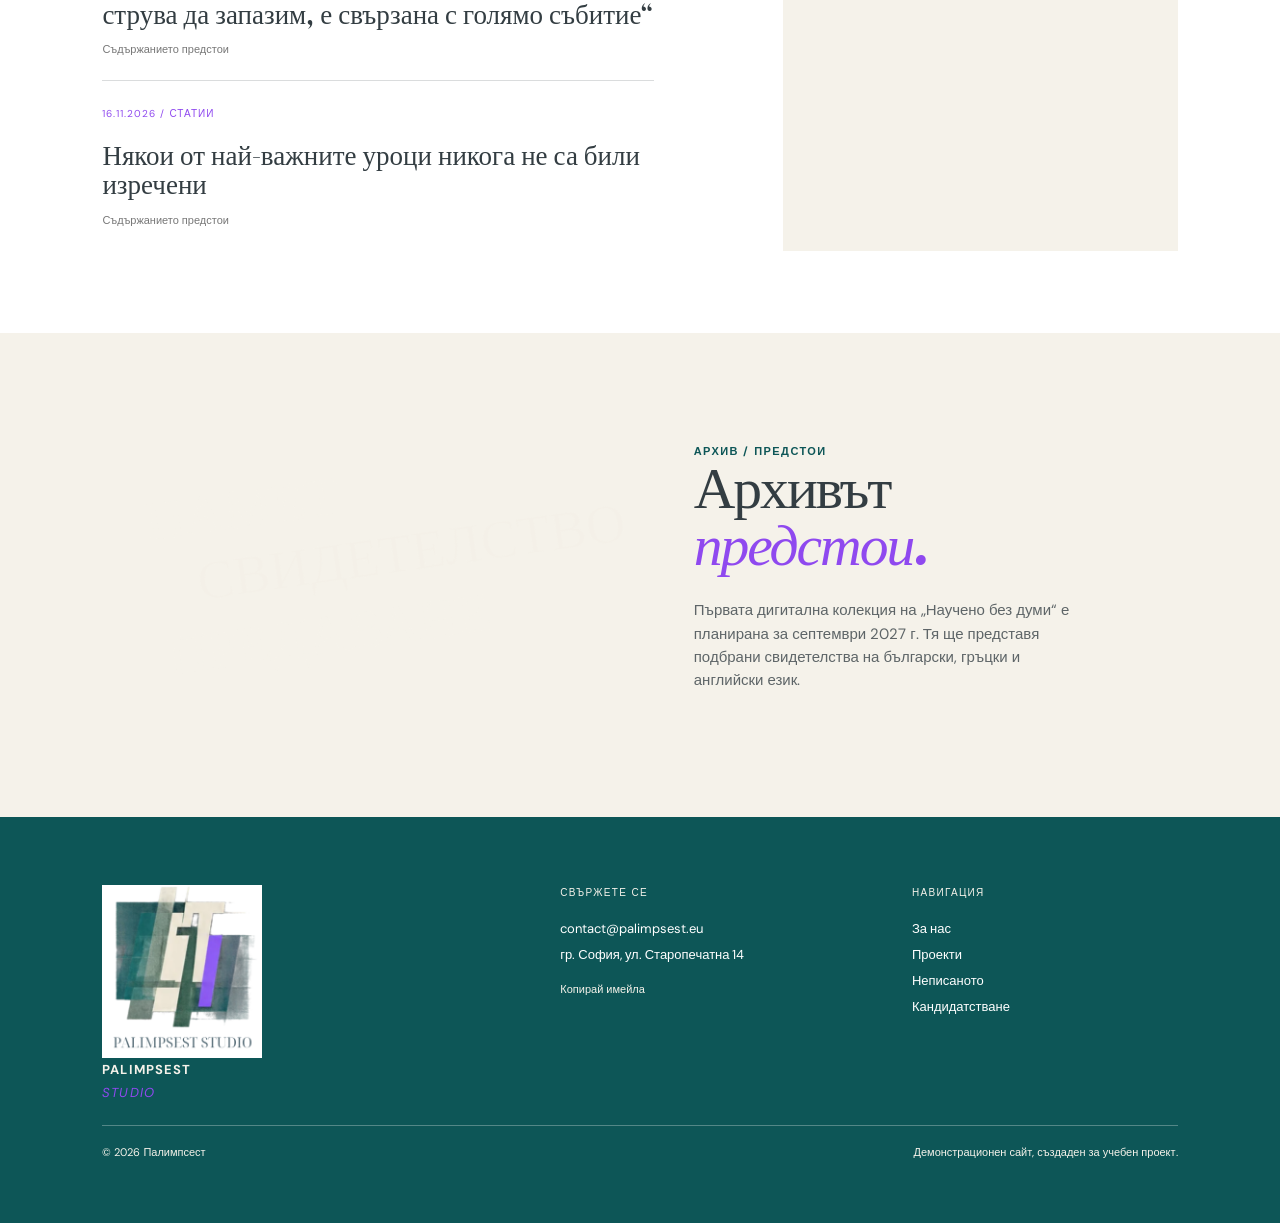
==== commit 76a496d0: "Simplify layout and reduce visual clutter" ====
--- a/index.html
+++ b/index.html
@@ -11,27 +11,63 @@
   <link rel="stylesheet" href="styles.css">
   <style>
     :root { --paper: #ffffff; --ivory: #f5f2ea; --line: rgba(51, 61, 66, .18); }
-    body { background: #ffffff; }
-    .site-header { background: rgba(255, 255, 255, .94); }
-    .hero { background: #ffffff; }
-    .about { background: #ffffff; color: var(--ink); }
+    body { background: #ffffff; font-size: 15px; }
+    .site-header { background: rgba(255, 255, 255, .96); padding-top: 14px; padding-bottom: 14px; }
+    .section-pad { padding: 82px 8vw; }
+    .hero { min-height: 610px; background: #ffffff; }
+    .hero h1 { font-size: clamp(3.8rem, 8vw, 7.5rem); margin: 24px 0 40px; }
+    .hero-bottom { max-width: 820px; }
+    .hero-bottom p { font-size: 15px; max-width: 360px; }
+    .hero-grid-mark { width: 23vw; height: 23vw; opacity: .38; }
+    .hero-note { display: none; }
+    .about { grid-template-columns: 180px minmax(0, 760px); gap: 8vw; background: #ffffff; color: var(--ink); }
     .about .section-label { color: var(--teal); }
-    .about-copy p { color: rgba(51, 61, 66, .78); }
-    .founders { border-color: var(--line); }
+    .about h2, .project-intro h2, .form-layout h2, .journal h2, .archive h2 { font-size: clamp(2.6rem, 4.5vw, 4.8rem); margin-bottom: 26px; }
+    .about-copy p { color: rgba(51, 61, 66, .78); font-size: 16px; max-width: 620px; }
+    .founders { margin-top: 42px; border-color: var(--line); }
     .founders span { color: var(--teal); }
     .work { background: #ffffff; }
+    .work-list { margin-top: 42px; }
+    .work-list article { min-height: 270px; }
+    .work-list h3 { font-size: 24px; margin-top: 48px; }
+    .work-list p { max-width: 210px; }
     .projects { background: var(--ivory); }
+    .project-intro { margin: 34px 0 46px; }
+    .project-list article { min-height: 320px; }
+    .project-list article:nth-child(2) { transform: none; }
+    .project-list h3 { font-size: 32px; }
     .program { background: #ffffff; color: var(--ink); }
     .program .section-label, .program-top > span { color: var(--teal); }
-    .program-title { border-color: var(--line); }
-    .program-title h2, .program-content h3 { color: var(--teal); }
+    .program-title { padding: 44px 0 26px; border-color: var(--line); }
+    .program-title h2 { font-size: clamp(3.8rem, 8vw, 8rem); color: var(--teal); }
+    .program-title .stamp, .program-title .vertical-word { display: none; }
+    .program-content { padding: 38px 0; gap: 8%; }
+    .program-content h3 { font-size: 31px; color: var(--teal); }
     .program-content p, .timeline span { color: rgba(51, 61, 66, .76); }
     .stats, .stats div, .timeline { border-color: var(--line); }
-    .participation { background: #ffffff; }
-    .journal { background: #ffffff; }
-    .archive { background: var(--ivory); color: var(--ink); }
+    .stats strong { font-size: 44px; }
+    .participation, .journal { background: #ffffff; }
+    .form-layout, .journal-grid { margin-top: 42px; }
+    .archive { min-height: 390px; background: var(--ivory); color: var(--ink); }
     .archive .section-label { color: var(--teal); }
     .archive p { color: rgba(51, 61, 66, .78); }
+    .archive-art { opacity: .32; transform: scale(.78) rotate(-8deg); }
+    .site-footer { padding-top: 68px; }
+    @media (max-width: 800px) {
+      .section-pad { padding: 64px 7vw; }
+      .hero { min-height: 560px; }
+      .hero h1 { font-size: 17vw; margin: 24px 0 32px; }
+      .hero-grid-mark { width: 55vw; height: 55vw; }
+      .about { display: block; }
+      .about .section-label { margin-bottom: 34px; }
+      .about h2, .project-intro h2, .form-layout h2, .journal h2, .archive h2 { font-size: 12vw; }
+      .work-list { margin-top: 32px; }
+      .work-list article { min-height: 230px; }
+      .program-title h2 { font-size: 14vw; }
+      .program-content { padding: 32px 0; }
+      .archive { min-height: 0; }
+      .archive-art { display: none; }
+    }
   </style>
 </head>
 <body>
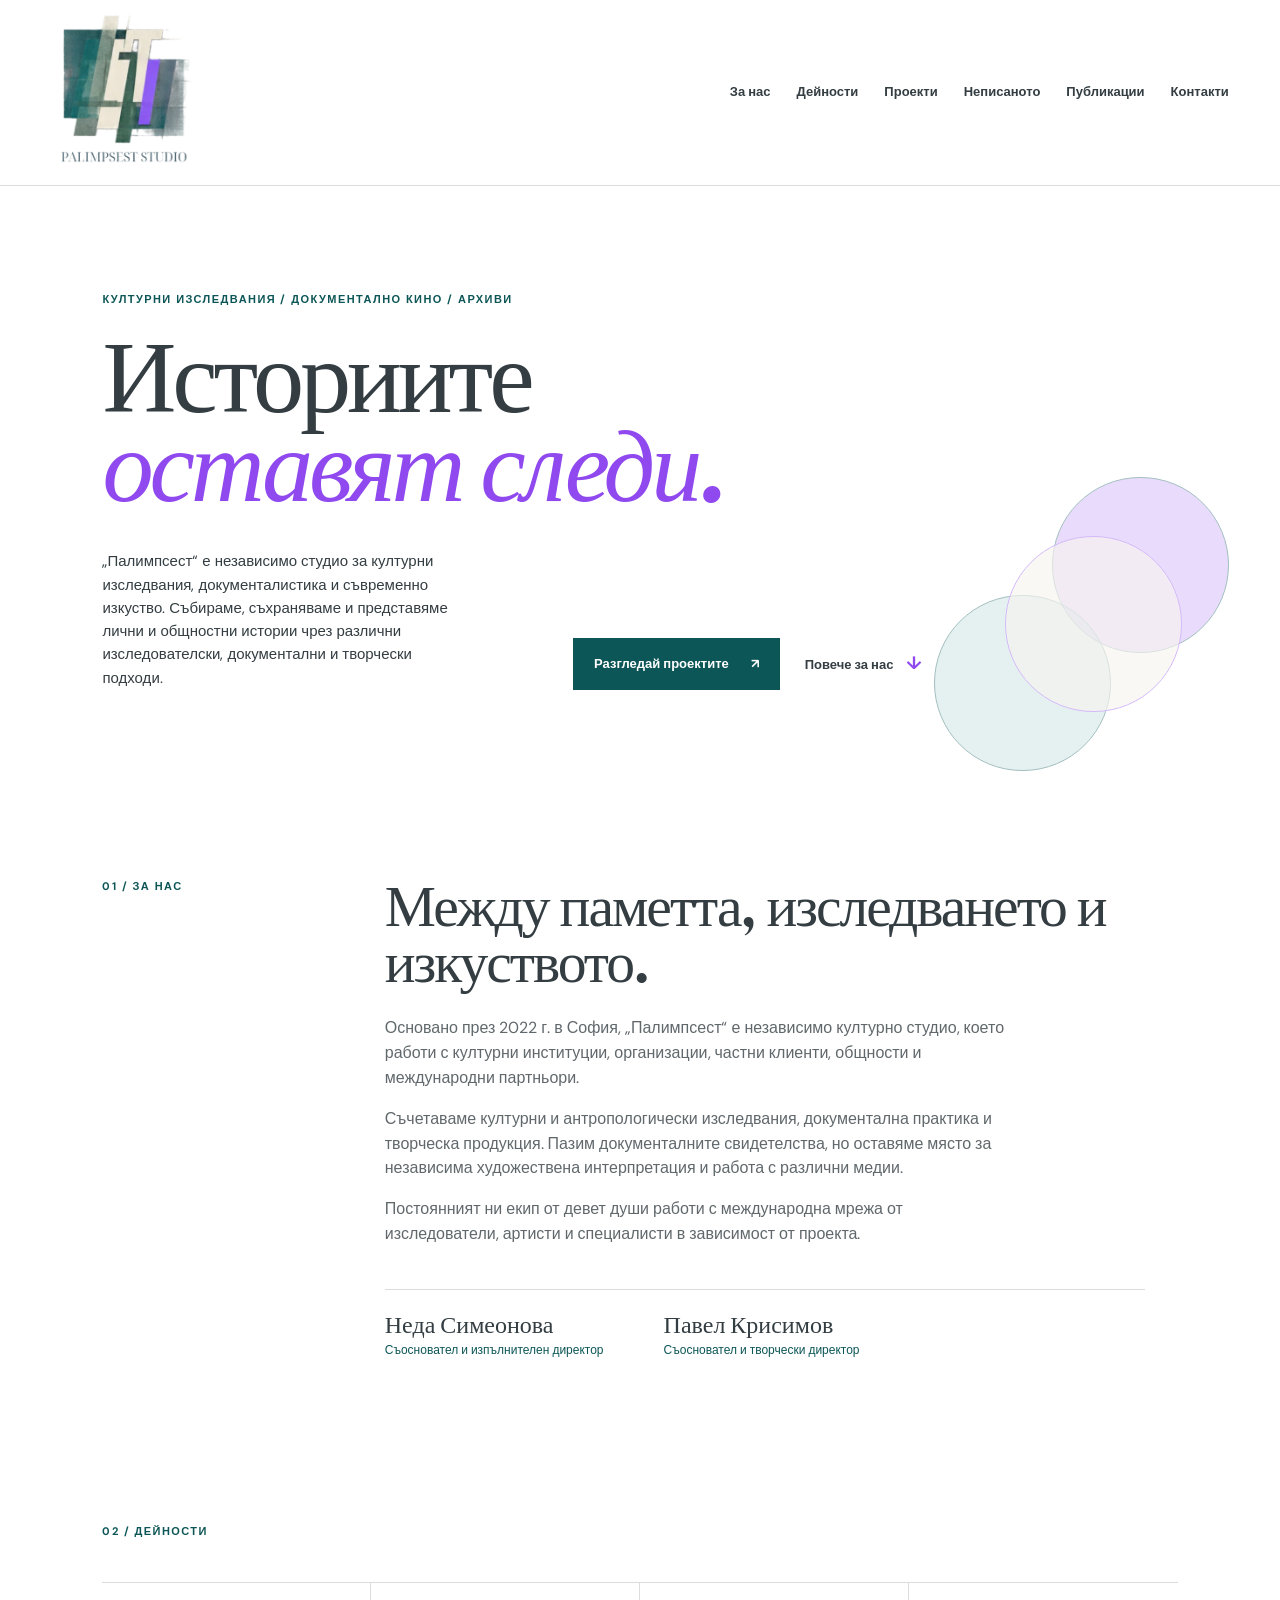
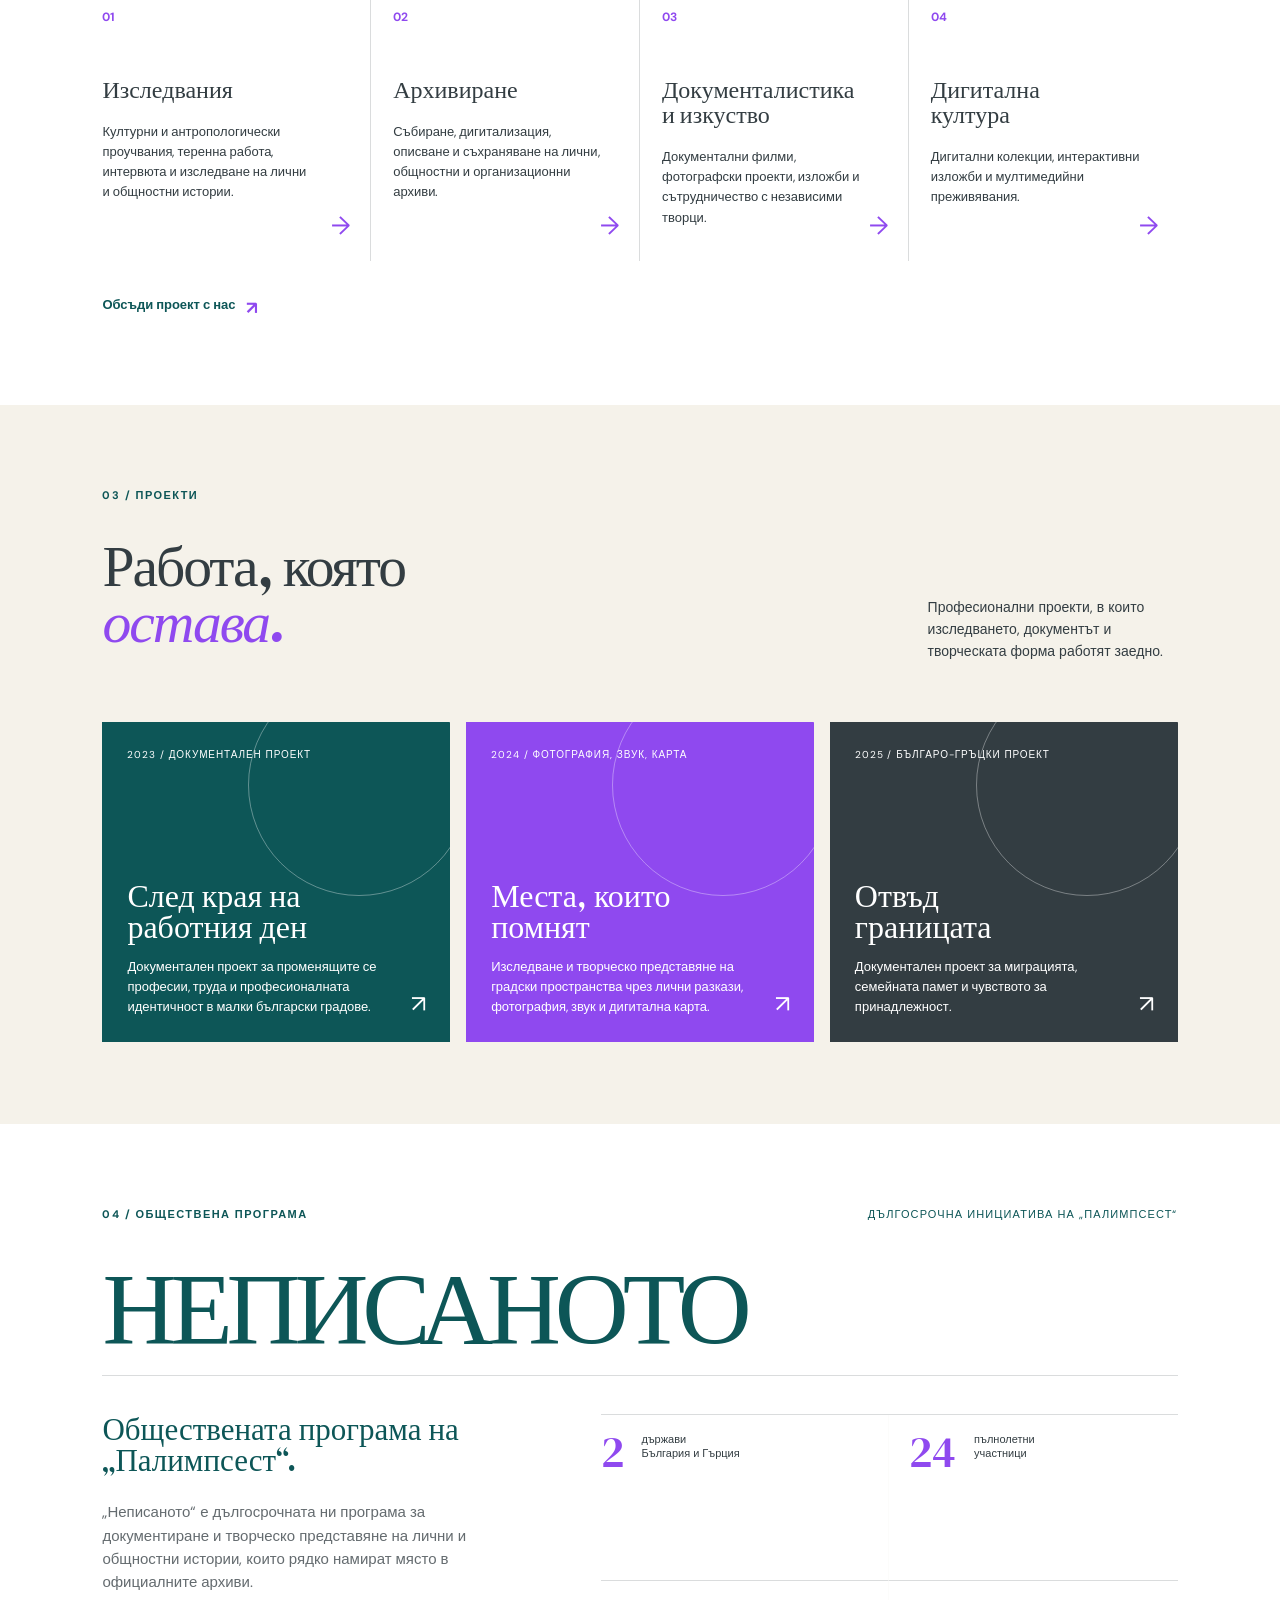
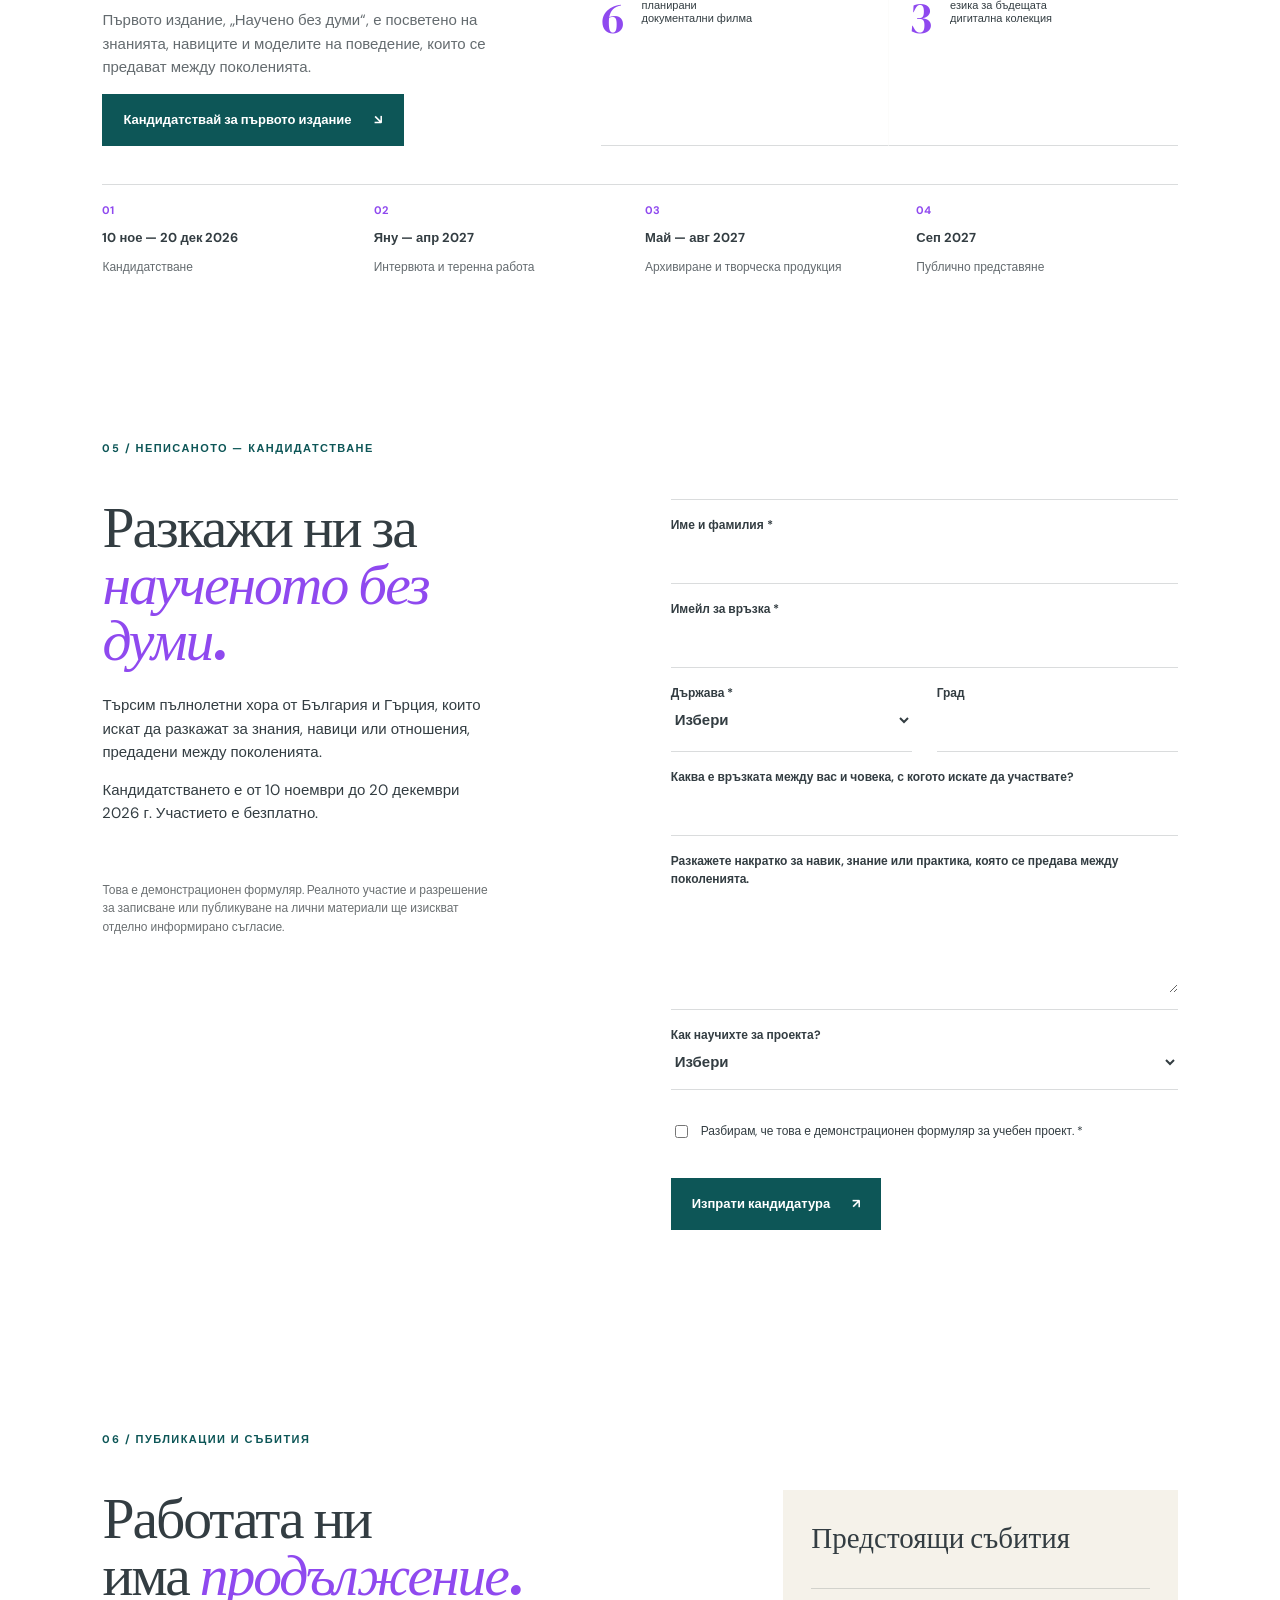
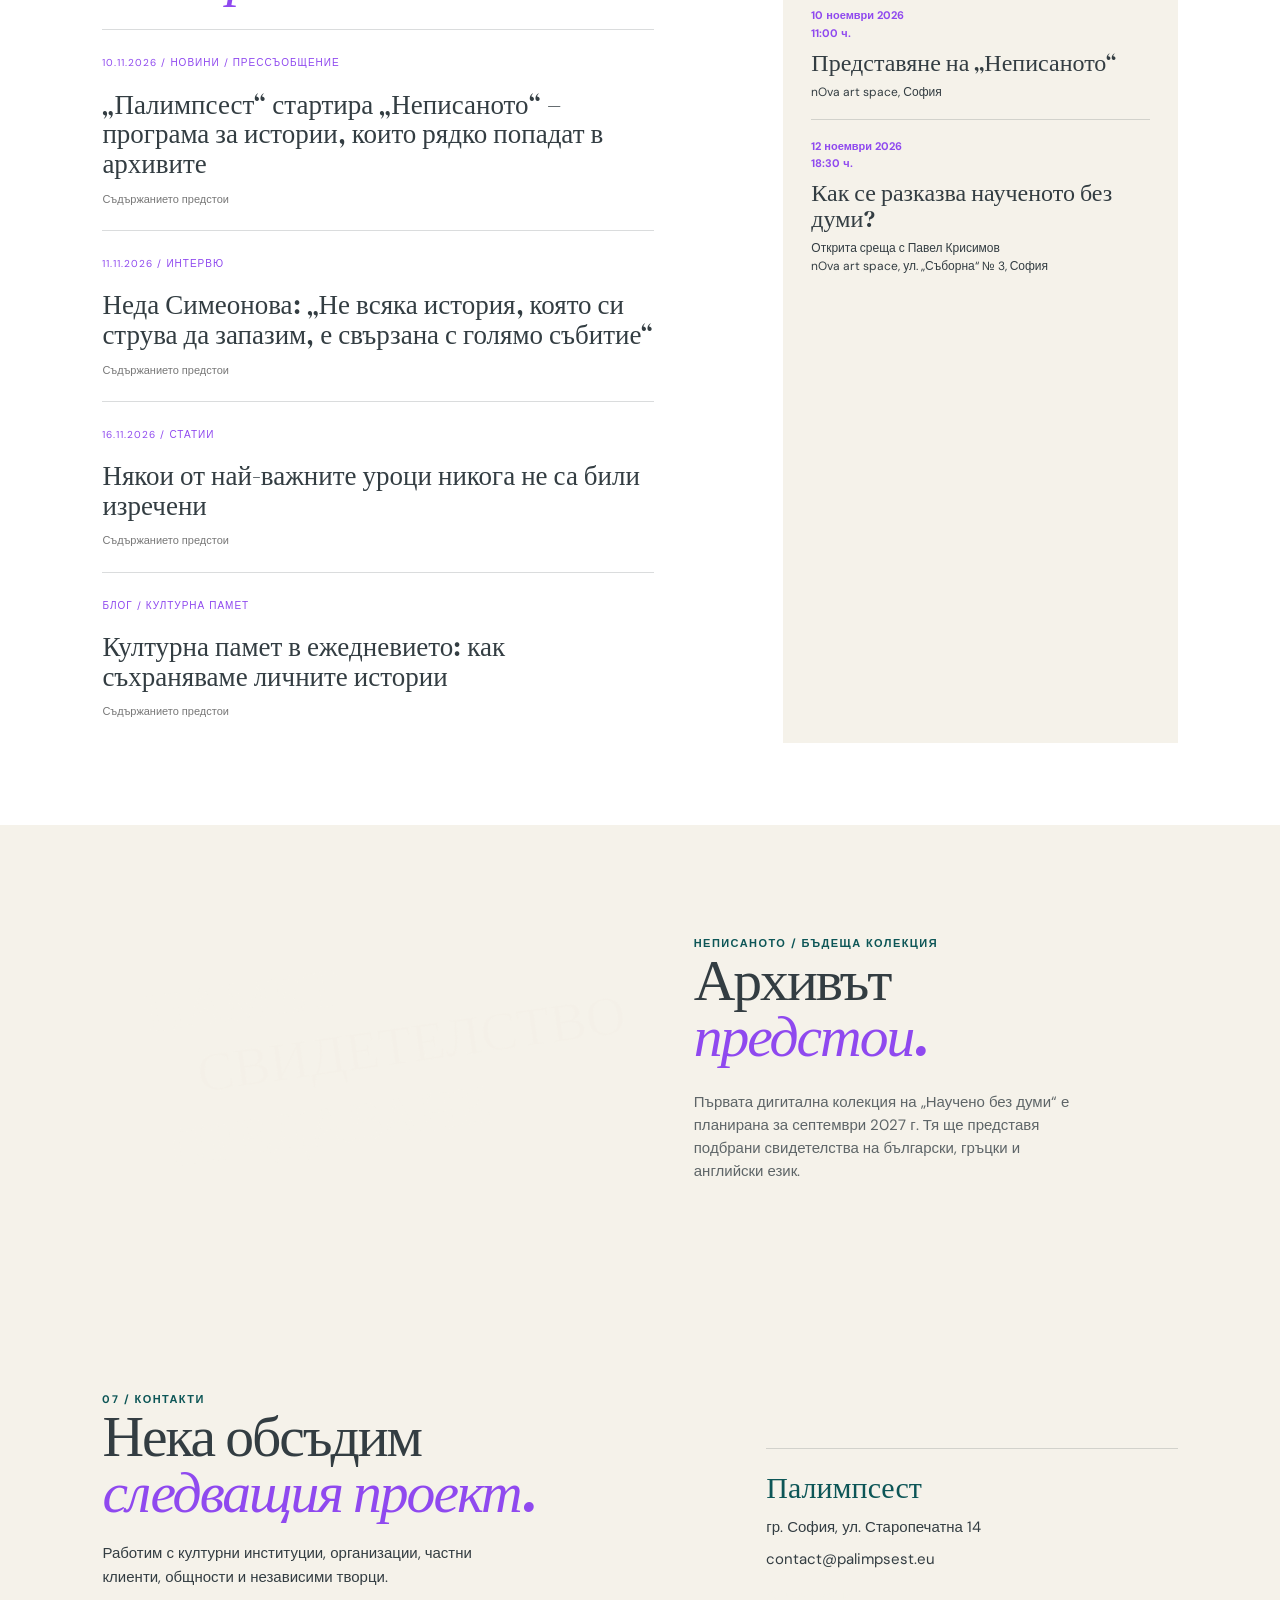
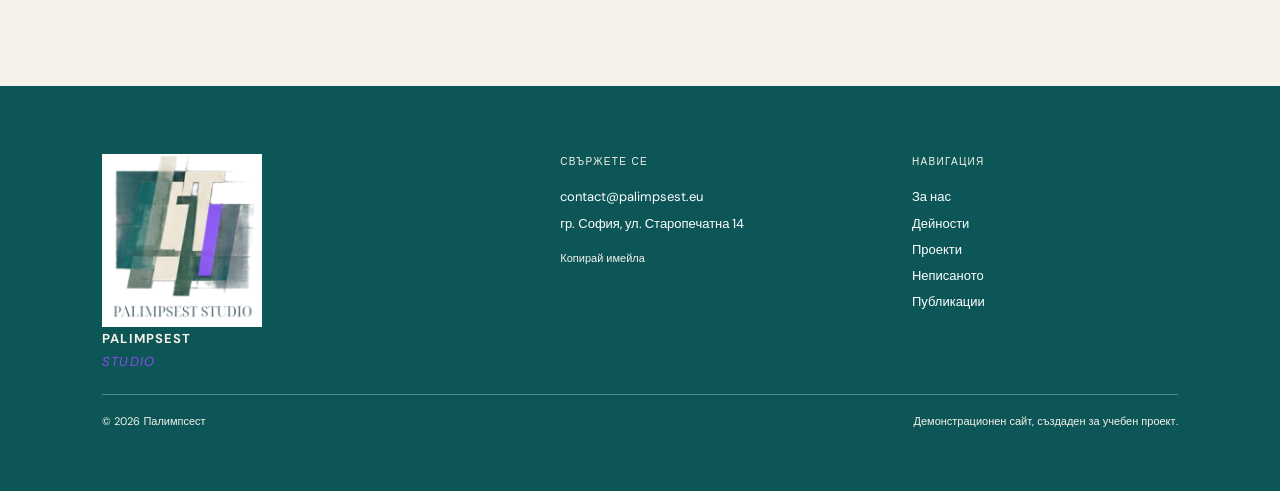
==== commit e98b5f57: "Restructure site around Palimpsest Studio" ====
--- a/index.html
+++ b/index.html
@@ -67,7 +67,20 @@
       .program-content { padding: 32px 0; }
       .archive { min-height: 0; }
       .archive-art { display: none; }
+      .contact-layout { display: block; }
+      .contact-details { margin-top: 32px; }
     }
+    .section-cta { display: inline-flex; margin-top: 34px; color: var(--teal); }
+    .program-area { background: #ffffff; }
+    .contact { background: var(--ivory); }
+    .contact-layout { display: grid; grid-template-columns: 1.15fr .85fr; gap: 10%; align-items: end; }
+    .contact h2 { font: normal clamp(2.6rem, 4.5vw, 4.8rem)/.98 var(--display); margin: 0 0 22px; letter-spacing: -.035em; }
+    .contact h2 em { color: var(--violet); font-weight: normal; }
+    .contact p { max-width: 380px; }
+    .contact-details { display: flex; flex-direction: column; gap: 8px; border-top: 1px solid var(--line); padding-top: 18px; }
+    .contact-details strong { font: normal 30px var(--display); color: var(--teal); }
+    .contact-details a:hover { color: var(--violet); }
+    .contact-details .copy-email { margin-top: 8px; }
   </style>
 </head>
 <body>
@@ -78,8 +91,7 @@
     </a>
     <button class="menu-toggle" type="button" aria-expanded="false" aria-controls="main-nav"><span></span><span></span><span></span><b>Меню</b></button>
     <nav id="main-nav" aria-label="Основна навигация">
-      <a href="#за-нас">За нас</a><a href="#проекти">Проекти</a><a href="#неписаното">Неписаното</a><a href="#новини">Новини</a><a href="#контакти">Контакти</a>
-      <a class="nav-cta" href="#участие">Кандидатствай <span>↗</span></a>
+      <a href="#за-нас">За нас</a><a href="#дейности">Дейности</a><a href="#проекти">Проекти</a><a href="#неписаното">Неписаното</a><a href="#публикации">Публикации</a><a href="#контакти">Контакти</a>
     </nav>
   </header>
 
@@ -89,30 +101,34 @@
       <div class="eyebrow">Културни изследвания / документално кино / архиви</div>
       <h1 id="hero-title">Историите<br><em>оставят следи.</em></h1>
       <div class="hero-bottom">
-        <p>„Палимпсест“ събира, съхранява и представя лични и общностни истории чрез изследвания, документално кино, дигитални архиви и съвременно изкуство.</p>
-        <div class="hero-actions"><a class="button button-dark" href="#неписаното">Разгледай „Неписаното“ <span>↗</span></a><a class="text-link" href="#за-нас">За студиото <span>↓</span></a></div>
+        <p>„Палимпсест“ е независимо студио за културни изследвания, документалистика и съвременно изкуство. Събираме, съхраняваме и представяме лични и общностни истории чрез различни изследователски, документални и творчески подходи.</p>
+          <div class="hero-actions"><a class="button button-dark" href="#проекти">Разгледай проектите <span>↗</span></a><a class="text-link" href="#за-нас">Повече за нас <span>↓</span></a></div>
       </div>
       <div class="hero-note">01 / 06<br><small>Палимпсест, София<br>от 2022</small></div>
     </section>
 
     <section class="about section-pad" id="за-нас">
-      <div class="section-label">01 / За нас</div><div class="about-copy"><h2>Миналото не изчезва. То оставя следи в настоящето.</h2><p>Палимпсест работи на пресечната точка между култура, изследване, документална практика и съвременно изкуство. Изслушваме хора и общности, събираме следи и търсим форми, в които те могат да продължат да живеят.</p><p>Пазим оригиналните свидетелства, но оставяме място за самостоятелна художествена интерпретация. Някои практики се предават. Други се променят. Трети съзнателно оставяме зад себе си.</p><div class="founders"><div><strong>Неда Симеонова</strong><span>Съосновател и изпълнителен директор</span></div><div><strong>Павел Крисимов</strong><span>Съосновател и творчески директор</span></div></div></div>
+      <div class="section-label">01 / За нас</div><div class="about-copy"><h2>Между паметта, изследването и изкуството.</h2><p>Основано през 2022 г. в София, „Палимпсест“ е независимо културно студио, което работи с културни институции, организации, частни клиенти, общности и международни партньори.</p><p>Съчетаваме културни и антропологически изследвания, документална практика и творческа продукция. Пазим документалните свидетелства, но оставяме място за независима художествена интерпретация и работа с различни медии.</p><p>Постоянният ни екип от девет души работи с международна мрежа от изследователи, артисти и специалисти в зависимост от проекта.</p><div class="founders"><div><strong>Неда Симеонова</strong><span>Съосновател и изпълнителен директор</span></div><div><strong>Павел Крисимов</strong><span>Съосновател и творчески директор</span></div></div></div>
     </section>
 
-    <section class="work section-pad" id="работа"><div class="section-label">02 / Нашата работа</div><div class="work-list"><article><b>01</b><h3>Изследвания</h3><p>Лични истории, общности и културни практики чрез теренна работа и интервюта.</p><span>→</span></article><article><b>02</b><h3>Архиви</h3><p>Събираме, описваме и съхраняваме документални материали и лични свидетелства.</p><span>→</span></article><article><b>03</b><h3>Документалистика<br>и изкуство</h3><p>Филми, фотографски серии, изложби и авторски произведения с независими творци.</p><span>→</span></article><article><b>04</b><h3>Дигитална<br>култура</h3><p>Колекции, мултимедийни проекти и интерактивни форми за културно съдържание.</p><span>→</span></article></div></section>
+    <section class="work section-pad" id="дейности"><div class="section-label">02 / Дейности</div><div class="work-list"><article><b>01</b><h3>Изследвания</h3><p>Културни и антропологически проучвания, теренна работа, интервюта и изследване на лични и общностни истории.</p><span>→</span></article><article><b>02</b><h3>Архивиране</h3><p>Събиране, дигитализация, описване и съхраняване на лични, общностни и организационни архиви.</p><span>→</span></article><article><b>03</b><h3>Документалистика<br>и изкуство</h3><p>Документални филми, фотографски проекти, изложби и сътрудничество с независими творци.</p><span>→</span></article><article><b>04</b><h3>Дигитална<br>култура</h3><p>Дигитални колекции, интерактивни изложби и мултимедийни преживявания.</p><span>→</span></article></div><a class="text-link section-cta" href="#контакти">Обсъди проект с нас <span>↗</span></a></section>
 
-    <section class="projects section-pad" id="проекти"><div class="section-label">03 / Избрани проекти</div><div class="project-intro"><h2>Следите са<br><em>материал.</em></h2><p>Проекти, в които изследването не е само метод, а начин да видим настоящето по-внимателно.</p></div><div class="project-list"><article><span>2023 / документален проект</span><h3>След края на<br>работния ден</h3><p>За професиите, труда и променящите се професионални идентичности в малки български градове.</p><i>↗</i></article><article><span>2024 / фотография, звук, карта</span><h3>Места, които<br>помнят</h3><p>Градски пространства, лични спомени и историите, свързани с тях.</p><i>↗</i></article><article><span>2025 / българо-гръцки проект</span><h3>Отвъд<br>границата</h3><p>Миграция, семейна памет и чувството за принадлежност.</p><i>↗</i></article></div></section>
+    <section class="projects section-pad" id="проекти"><div class="section-label">03 / Проекти</div><div class="project-intro"><h2>Работа, която<br><em>остава.</em></h2><p>Професионални проекти, в които изследването, документът и творческата форма работят заедно.</p></div><div class="project-list"><article><span>2023 / документален проект</span><h3>След края на<br>работния ден</h3><p>Документален проект за променящите се професии, труда и професионалната идентичност в малки български градове.</p><i>↗</i></article><article><span>2024 / фотография, звук, карта</span><h3>Места, които<br>помнят</h3><p>Изследване и творческо представяне на градски пространства чрез лични разкази, фотография, звук и дигитална карта.</p><i>↗</i></article><article><span>2025 / българо-гръцки проект</span><h3>Отвъд<br>границата</h3><p>Документален проект за миграцията, семейната памет и чувството за принадлежност.</p><i>↗</i></article></div></section>
 
-    <section class="program section-pad" id="неписаното"><div class="program-top"><div class="section-label">04 / Обществена програма</div><span>Първо издание / 2026—2027</span></div><div class="program-title"><div class="stamp">НП<br>01</div><h2>НЕПИСАНОТО</h2><div class="vertical-word">НАУЧЕНО БЕЗ ДУМИ</div></div><div class="program-content"><div><h3>Какво наследяваме, без някой да ни го е завещал?</h3><p>„Научено без думи“ изследва знанията, навиците, ценностите и начините на поведение, които се предават между поколенията чрез ежедневното общуване.</p><p>Интересуват ни както практиките, които хората запазват, така и онези, които решават да променят или оставят зад себе си.</p></div><div class="stats"><div><strong>2</strong><span>държави<br>България и Гърция</span></div><div><strong>24</strong><span>участници<br>12 двойки</span></div><div><strong>6</strong><span>документални<br>филма, планирани</span></div><div><strong>3</strong><span>езика<br>български, гръцки, английски</span></div></div></div><div class="timeline"><div><b>01</b><strong>Ное — дек 2026</strong><span>Кандидатстване</span></div><div><b>02</b><strong>Яну — апр 2027</strong><span>Интервюта и теренна работа</span></div><div><b>03</b><strong>Май — авг 2027</strong><span>Архивиране и творческа продукция</span></div><div><b>04</b><strong>Сеп 2027</strong><span>Публично представяне</span></div></div></section>
+    <div class="program-area">
+    <section class="program section-pad" id="неписаното"><div class="program-top"><div class="section-label">04 / Обществена програма</div><span>Дългосрочна инициатива на „Палимпсест“</span></div><div class="program-title"><div class="stamp">НП<br>01</div><h2>НЕПИСАНОТО</h2><div class="vertical-word">НАУЧЕНО БЕЗ ДУМИ</div></div><div class="program-content"><div><h3>Обществената програма на „Палимпсест“.</h3><p>„Неписаното“ е дългосрочната ни програма за документиране и творческо представяне на лични и общностни истории, които рядко намират място в официалните архиви.</p><p>Първото издание, „Научено без думи“, е посветено на знанията, навиците и моделите на поведение, които се предават между поколенията.</p><a class="button button-dark" href="#кандидатстване">Кандидатствай за първото издание <span>↘</span></a></div><div class="stats"><div><strong>2</strong><span>държави<br>България и Гърция</span></div><div><strong>24</strong><span>пълнолетни<br>участници</span></div><div><strong>6</strong><span>планирани<br>документални филма</span></div><div><strong>3</strong><span>езика за бъдещата<br>дигитална колекция</span></div></div></div><div class="timeline"><div><b>01</b><strong>10 ное — 20 дек 2026</strong><span>Кандидатстване</span></div><div><b>02</b><strong>Яну — апр 2027</strong><span>Интервюта и теренна работа</span></div><div><b>03</b><strong>Май — авг 2027</strong><span>Архивиране и творческа продукция</span></div><div><b>04</b><strong>Сеп 2027</strong><span>Публично представяне</span></div></div></section>
 
-    <section class="participation section-pad" id="участие"><div class="section-label">05 / Кандидатстване</div><div class="form-layout"><div><h2>Всяка история<br><em>започва отнякъде.</em></h2><p>Търсим пълнолетни хора от България и Гърция, които искат да разкажат за знания, навици или отношения, предадени между поколенията.</p><p>Кандидатстването е от 10 ноември до 20 декември 2026 г. Участието е безплатно.</p><p class="fine-print">Процедурите за реално участие и разрешение за публикуване на лични материали ще изискват отделно информирано съгласие.</p></div><form id="application-form" novalidate><label>Име и фамилия *<input name="name" required></label><label>Имейл за връзка *<input type="email" name="email" required></label><div class="form-row"><label>Държава *<select name="country" required><option value="">Избери</option><option>България</option><option>Гърция</option></select></label><label>Град<input name="city"></label></div><label>Каква е връзката между вас и човека, с когото искате да участвате?<input name="relation"></label><label>Разкажете накратко за навик, знание или практика, която се предава между поколенията.<textarea name="story" rows="4"></textarea></label><label class="check"><input type="checkbox" name="demo" required><span>Разбирам, че това е демонстрационен формуляр за учебен проект. *</span></label><button class="button button-dark" type="submit">Изпрати кандидатура <span>↗</span></button><div class="form-message" role="status" aria-live="polite"></div></form></div></section>
+    <section class="participation section-pad" id="кандидатстване"><div class="section-label">05 / Неписаното — кандидатстване</div><div class="form-layout"><div><h2>Разкажи ни за<br><em>наученото без думи.</em></h2><p>Търсим пълнолетни хора от България и Гърция, които искат да разкажат за знания, навици или отношения, предадени между поколенията.</p><p>Кандидатстването е от 10 ноември до 20 декември 2026 г. Участието е безплатно.</p><p class="fine-print">Това е демонстрационен формуляр. Реалното участие и разрешение за записване или публикуване на лични материали ще изискват отделно информирано съгласие.</p></div><form id="application-form" novalidate><label>Име и фамилия *<input name="name" required></label><label>Имейл за връзка *<input type="email" name="email" required></label><div class="form-row"><label>Държава *<select name="country" required><option value="">Избери</option><option>България</option><option>Гърция</option></select></label><label>Град<input name="city"></label></div><label>Каква е връзката между вас и човека, с когото искате да участвате?<input name="relation"></label><label>Разкажете накратко за навик, знание или практика, която се предава между поколенията.<textarea name="story" rows="4"></textarea></label><label>Как научихте за проекта?<select name="source"><option value="">Избери</option><option>Препоръка</option><option>Социални мрежи</option><option>Събитие</option><option>Друго</option></select></label><label class="check"><input type="checkbox" name="demo" required><span>Разбирам, че това е демонстрационен формуляр за учебен проект. *</span></label><button class="button button-dark" type="submit">Изпрати кандидатура <span>↗</span></button><div class="form-message" role="status" aria-live="polite"></div></form></div></section>
 
-    <section class="journal section-pad" id="новини"><div class="section-label">06 / Новини и събития</div><div class="journal-grid"><div><h2>От полето<br>към <em>публичното.</em></h2><div class="news-item"><span>10.11.2026 / Новини</span><h3>„Палимпсест“ представя обществената програма „Неписаното“</h3><small>Съдържанието предстои</small></div><div class="news-item"><span>11.11.2026 / Интервю</span><h3>Неда Симеонова: „Не всяка история, която си струва да запазим, е свързана с голямо събитие“</h3><small>Съдържанието предстои</small></div><div class="news-item"><span>16.11.2026 / Статии</span><h3>Някои от най-важните уроци никога не са били изречени</h3><small>Съдържанието предстои</small></div></div><aside><h3>Предстоящи събития</h3><div class="event"><b>10 ноември 2026<br>11:00 ч.</b><strong>Представяне на „Неписаното“</strong><span>nOva art space, София</span></div><div class="event"><b>12 ноември 2026<br>18:30 ч.</b><strong>Как се разказва наученото без думи?</strong><span>Открита среща с Павел Крисимов<br>nOva art space, ул. „Съборна“ № 3, София</span></div></aside></div></section>
+    <section class="journal section-pad" id="публикации"><div class="section-label">06 / Публикации и събития</div><div class="journal-grid"><div><h2>Работата ни<br>има <em>продължение.</em></h2><div class="news-item"><span>10.11.2026 / Новини / Прессъобщение</span><h3>„Палимпсест“ стартира „Неписаното“ – програма за истории, които рядко попадат в архивите</h3><small>Съдържанието предстои</small></div><div class="news-item"><span>11.11.2026 / Интервю</span><h3>Неда Симеонова: „Не всяка история, която си струва да запазим, е свързана с голямо събитие“</h3><small>Съдържанието предстои</small></div><div class="news-item"><span>16.11.2026 / Статии</span><h3>Някои от най-важните уроци никога не са били изречени</h3><small>Съдържанието предстои</small></div><div class="news-item"><span>Блог / Културна памет</span><h3>Културна памет в ежедневието: как съхраняваме личните истории</h3><small>Съдържанието предстои</small></div></div><aside><h3>Предстоящи събития</h3><div class="event"><b>10 ноември 2026<br>11:00 ч.</b><strong>Представяне на „Неписаното“</strong><span>nOva art space, София</span></div><div class="event"><b>12 ноември 2026<br>18:30 ч.</b><strong>Как се разказва наученото без думи?</strong><span>Открита среща с Павел Крисимов<br>nOva art space, ул. „Съборна“ № 3, София</span></div></aside></div></section>
 
-    <section class="archive section-pad"><div class="archive-art" aria-hidden="true"><span>ПАМЕТ</span><span>СВИДЕТЕЛСТВО</span><span>ПРЕДАВАНЕ</span></div><div><div class="section-label">Архив / предстои</div><h2>Архивът<br><em>предстои.</em></h2><p>Първата дигитална колекция на „Научено без думи“ е планирана за септември 2027 г. Тя ще представя подбрани свидетелства на български, гръцки и английски език.</p></div></section>
+    <section class="archive section-pad"><div class="archive-art" aria-hidden="true"><span>ПАМЕТ</span><span>СВИДЕТЕЛСТВО</span><span>ПРЕДАВАНЕ</span></div><div><div class="section-label">Неписаното / бъдеща колекция</div><h2>Архивът<br><em>предстои.</em></h2><p>Първата дигитална колекция на „Научено без думи“ е планирана за септември 2027 г. Тя ще представя подбрани свидетелства на български, гръцки и английски език.</p></div></section>
+    </div>
+
+    <section class="contact section-pad" id="контакти"><div class="section-label">07 / Контакти</div><div class="contact-layout"><div><h2>Нека обсъдим<br><em>следващия проект.</em></h2><p>Работим с културни институции, организации, частни клиенти, общности и независими творци.</p></div><div class="contact-details"><strong>Палимпсест</strong><span>гр. София, ул. Старопечатна 14</span><a href="mailto:contact@palimpsest.eu">contact@palimpsest.eu</a><button class="copy-email" type="button" data-email="contact@palimpsest.eu">Копирай имейла</button></div></div></section>
   </main>
 
-  <footer class="site-footer section-pad" id="контакти"><div class="footer-brand"><img src="assets/Palimpsest.png" alt="PALIMPSEST STUDIO"><span class="brand-fallback" aria-hidden="true">PALIMPSEST<br><i>STUDIO</i></span></div><div><span class="footer-label">Свържете се</span><a href="mailto:contact@palimpsest.eu">contact@palimpsest.eu</a><span>гр. София, ул. Старопечатна 14</span><button class="copy-email" type="button" data-email="contact@palimpsest.eu">Копирай имейла</button></div><div><span class="footer-label">Навигация</span><a href="#за-нас">За нас</a><a href="#проекти">Проекти</a><a href="#неписаното">Неписаното</a><a href="#участие">Кандидатстване</a></div><div class="footer-bottom">© 2026 Палимпсест <span>Демонстрационен сайт, създаден за учебен проект.</span></div></footer>
+  <footer class="site-footer section-pad"><div class="footer-brand"><img src="assets/Palimpsest.png" alt="PALIMPSEST STUDIO"><span class="brand-fallback" aria-hidden="true">PALIMPSEST<br><i>STUDIO</i></span></div><div><span class="footer-label">Свържете се</span><a href="mailto:contact@palimpsest.eu">contact@palimpsest.eu</a><span>гр. София, ул. Старопечатна 14</span><button class="copy-email" type="button" data-email="contact@palimpsest.eu">Копирай имейла</button></div><div><span class="footer-label">Навигация</span><a href="#за-нас">За нас</a><a href="#дейности">Дейности</a><a href="#проекти">Проекти</a><a href="#неписаното">Неписаното</a><a href="#публикации">Публикации</a></div><div class="footer-bottom">© 2026 Палимпсест <span>Демонстрационен сайт, създаден за учебен проект.</span></div></footer>
   <script src="script.js"></script>
 </body>
 </html>
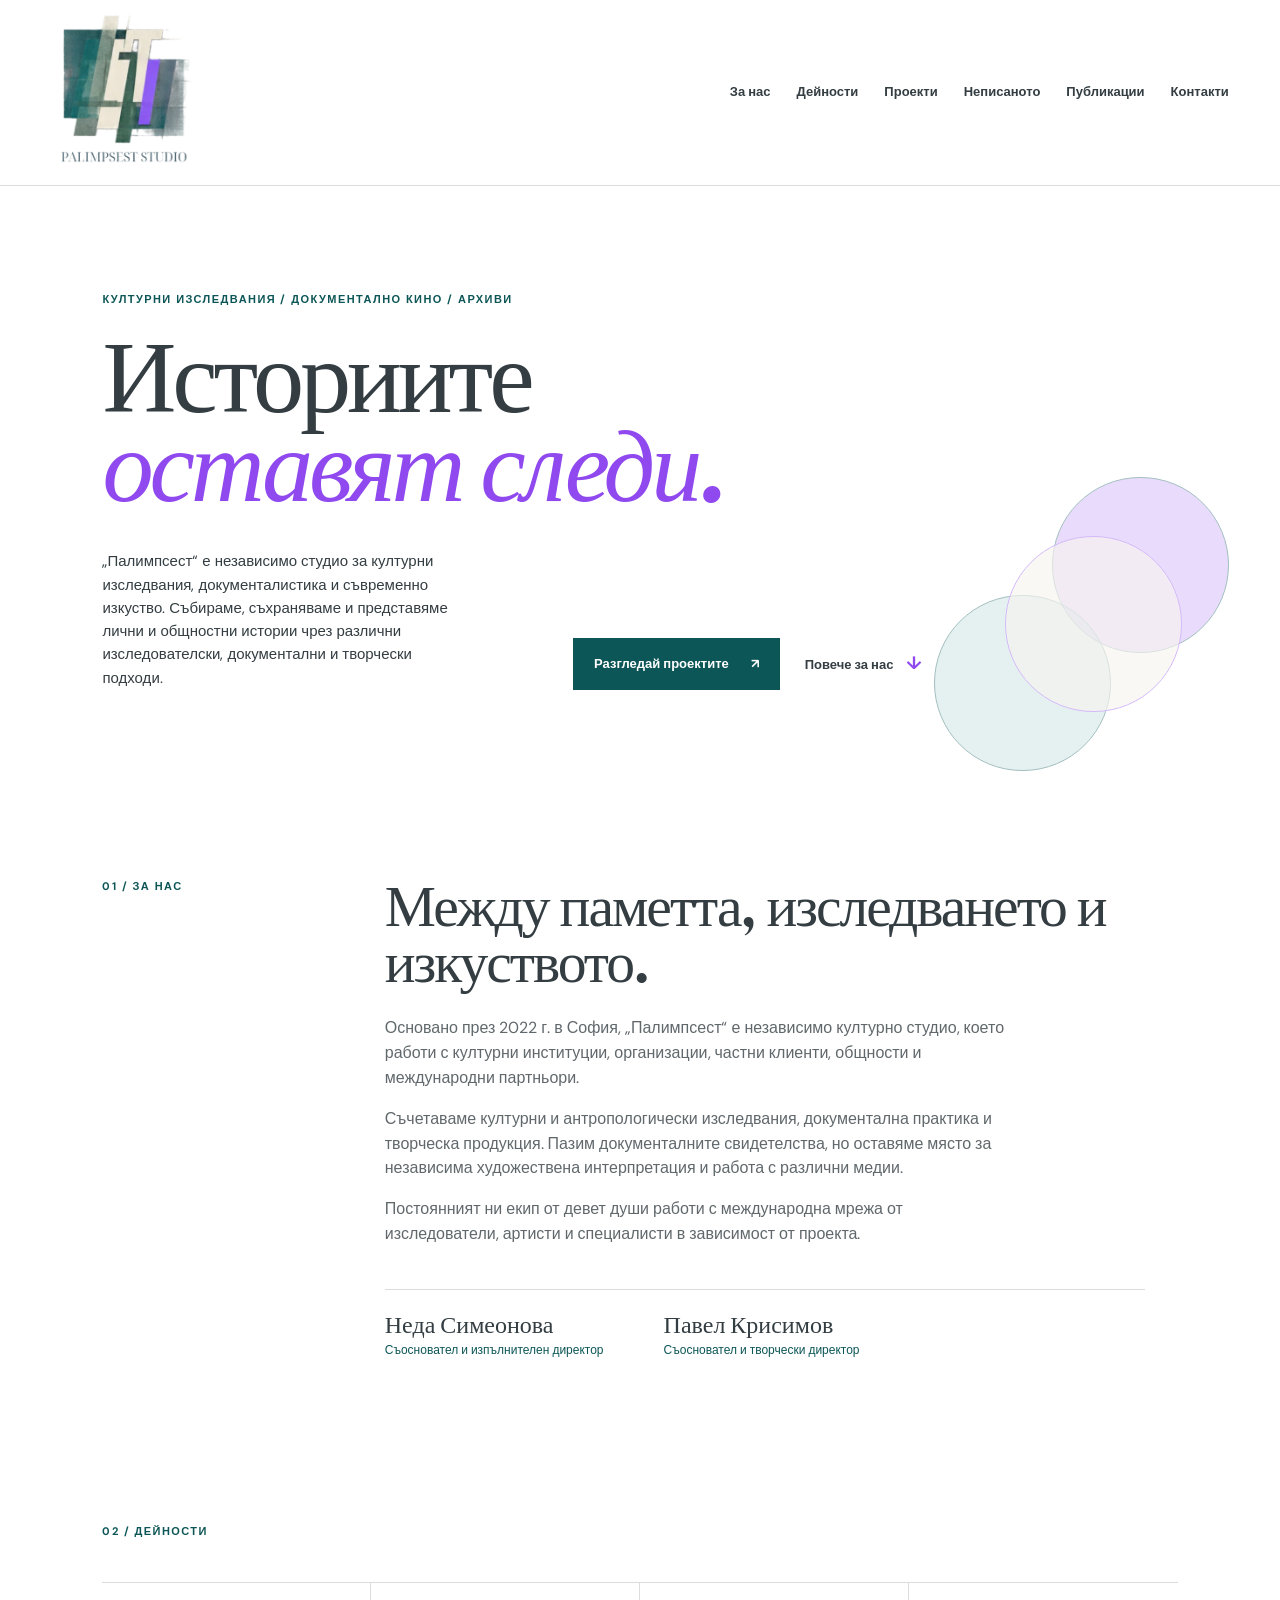
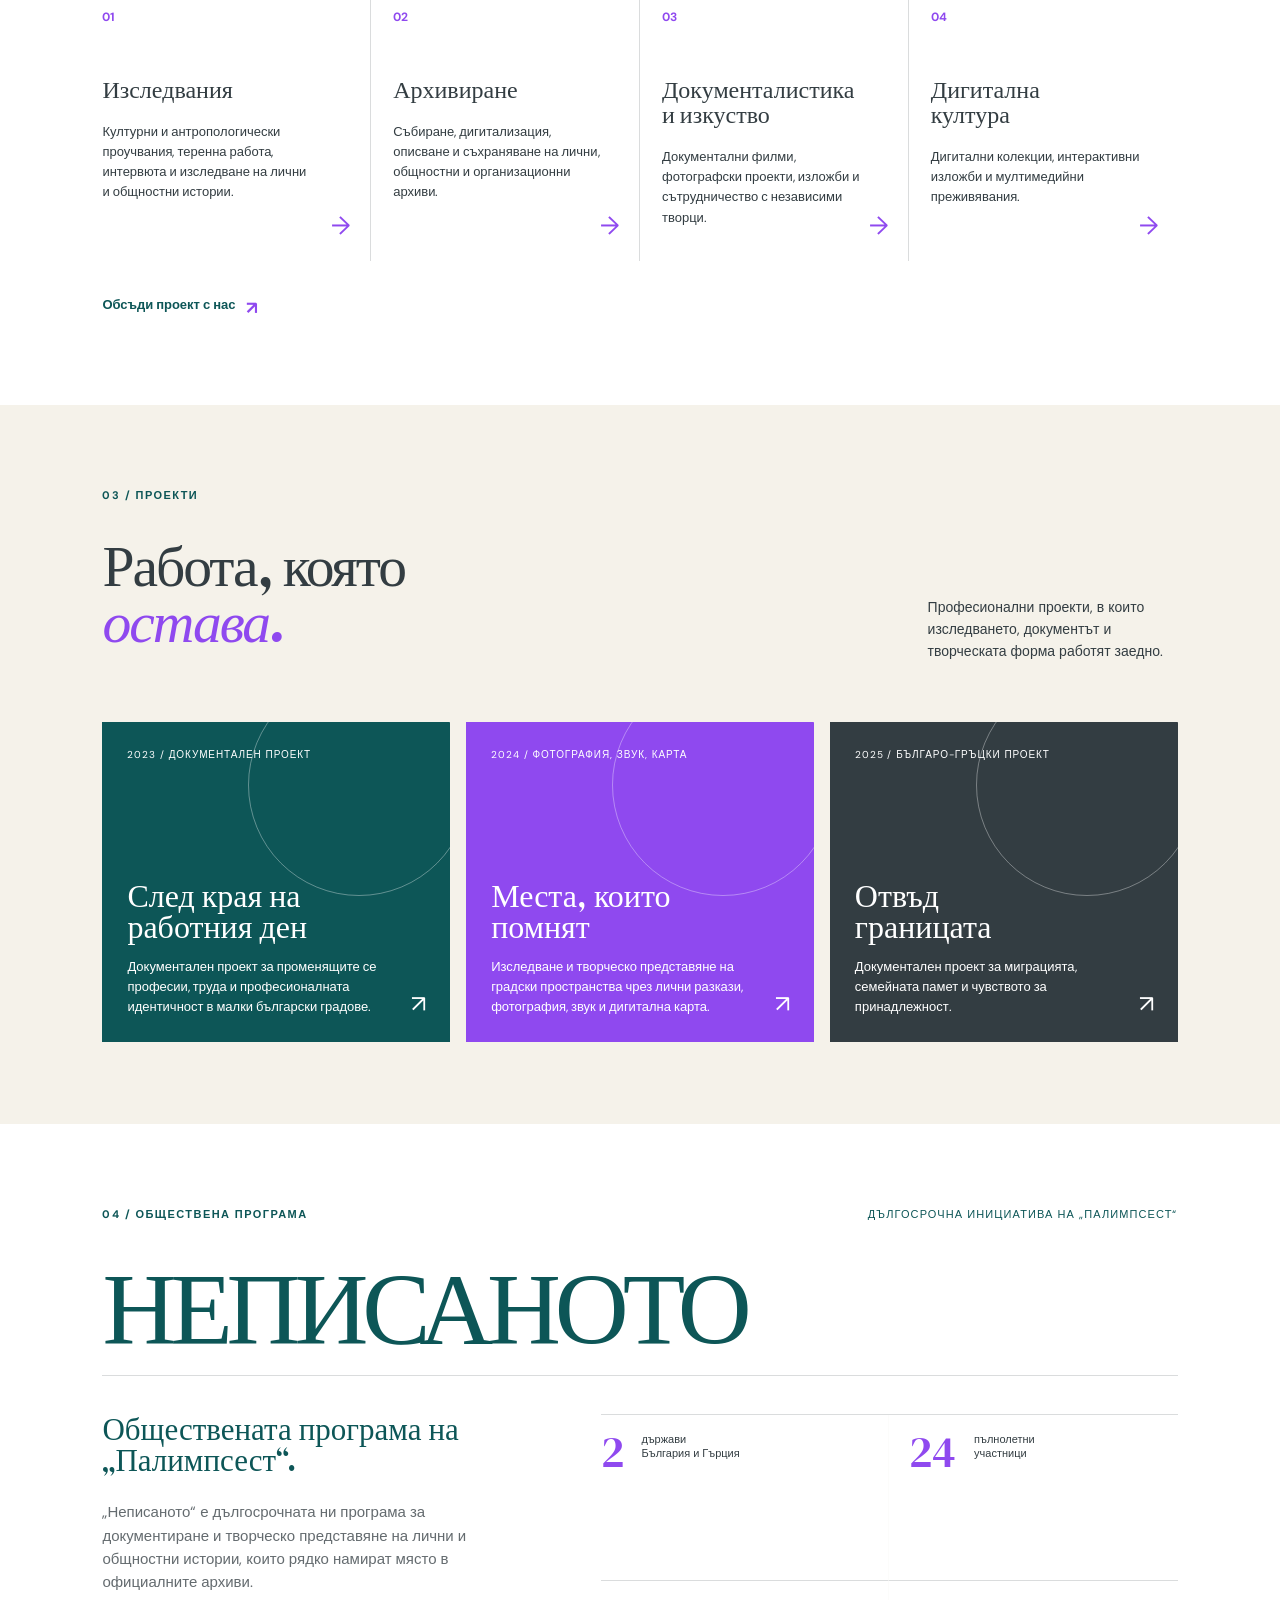
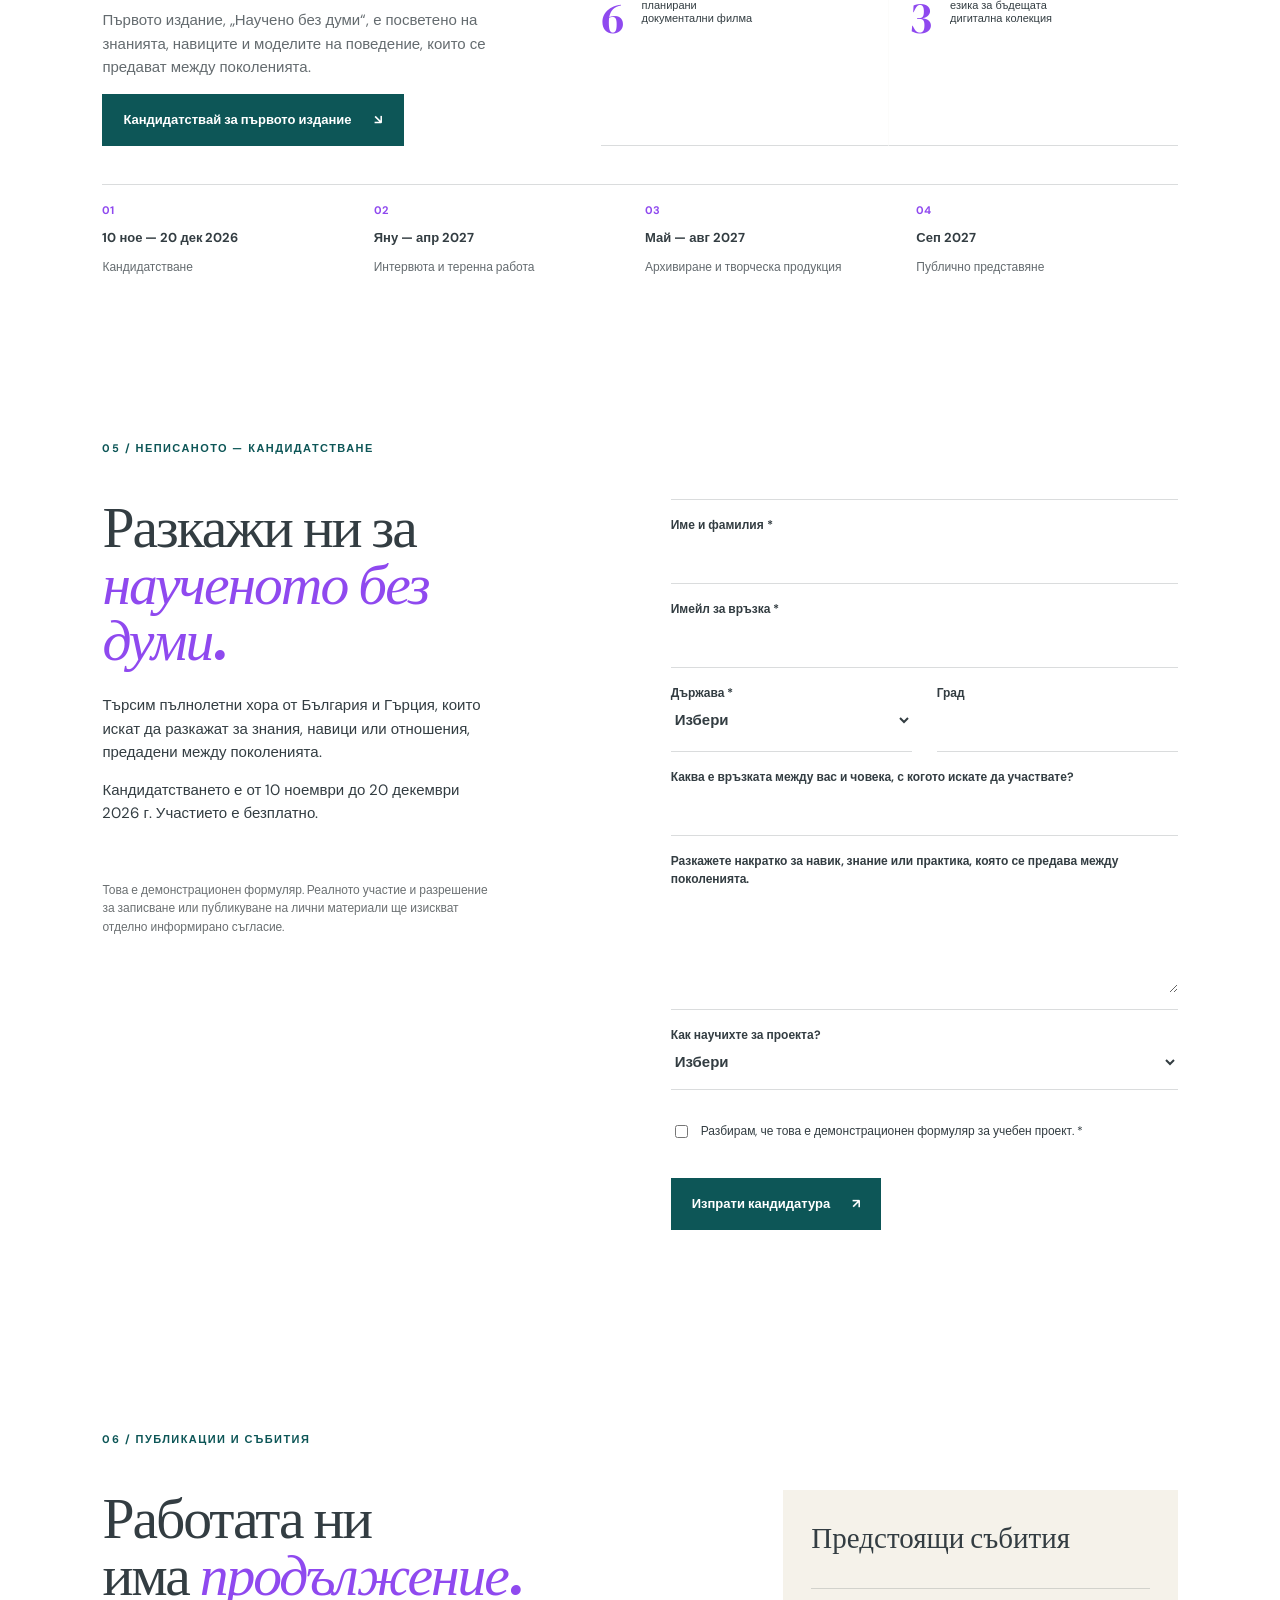
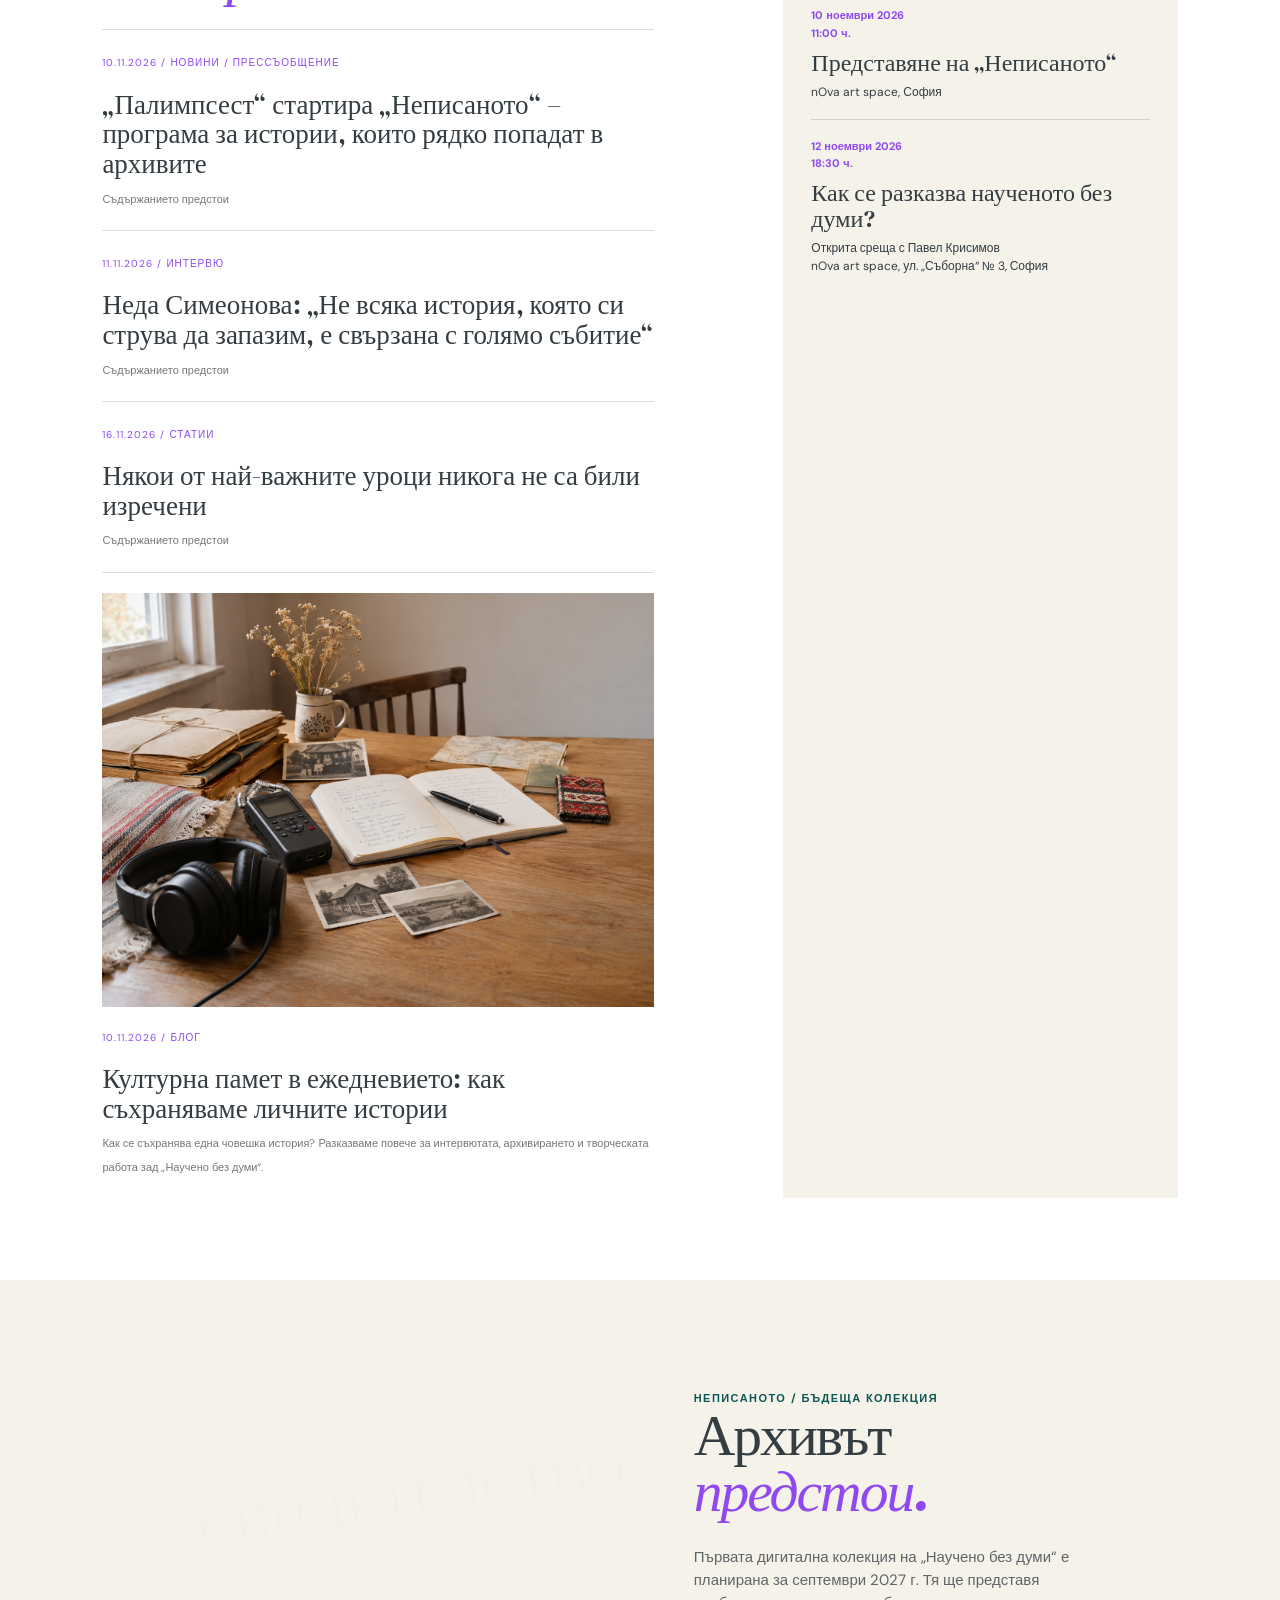
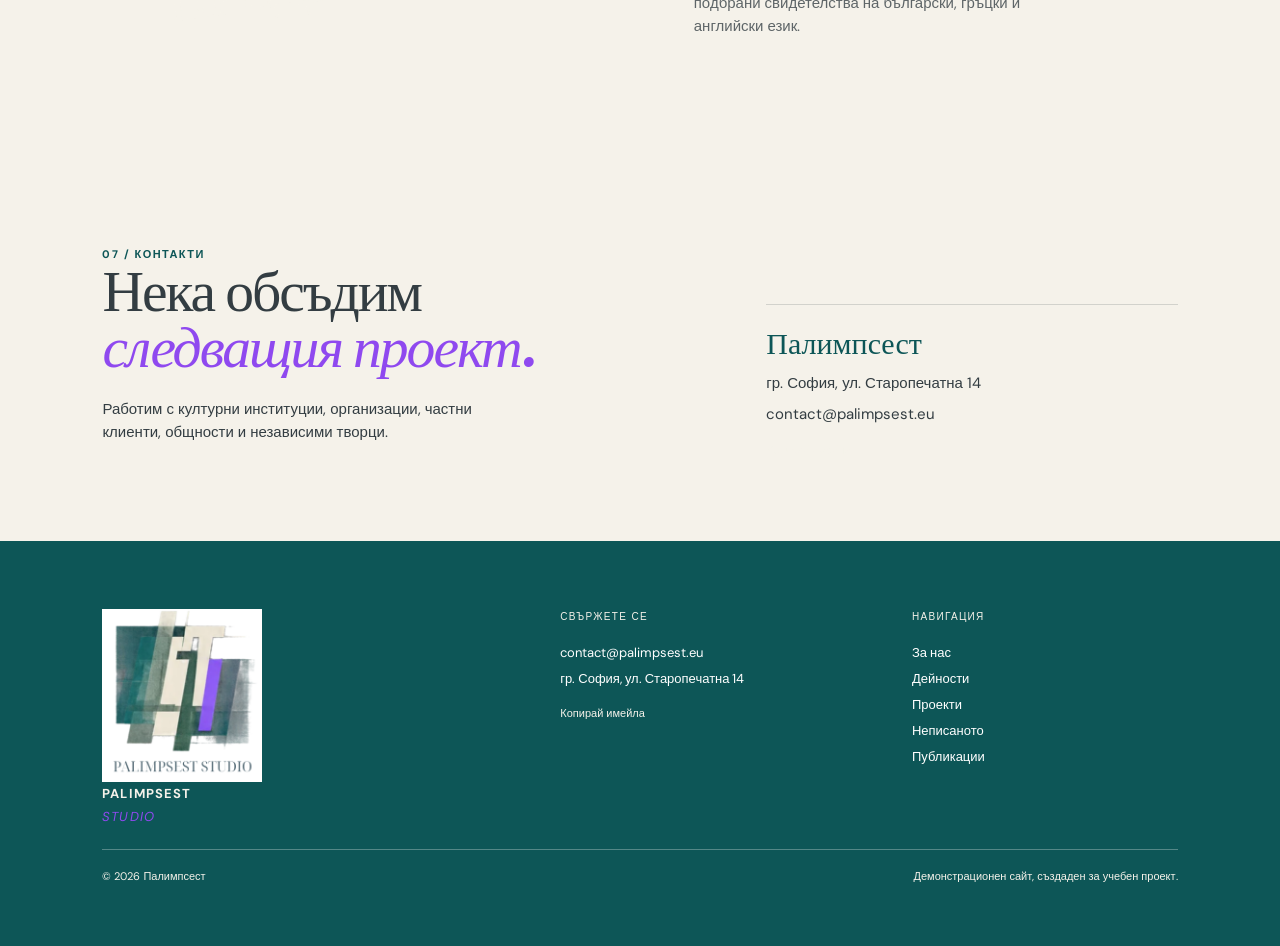
==== commit ba9bb4df: "Publish cultural memory blog article Co-authored-by: Copilot <223556219+Copilot@users.noreply.github" ====
--- a/index.html
+++ b/index.html
@@ -81,6 +81,8 @@
     .contact-details strong { font: normal 30px var(--display); color: var(--teal); }
     .contact-details a:hover { color: var(--violet); }
     .contact-details .copy-email { margin-top: 8px; }
+    .news-item-featured { display: block; }
+    .news-item-featured img { display: block; width: 100%; height: auto; margin-bottom: 18px; }
   </style>
 </head>
 <body>
@@ -120,7 +122,7 @@
 
     <section class="participation section-pad" id="кандидатстване"><div class="section-label">05 / Неписаното — кандидатстване</div><div class="form-layout"><div><h2>Разкажи ни за<br><em>наученото без думи.</em></h2><p>Търсим пълнолетни хора от България и Гърция, които искат да разкажат за знания, навици или отношения, предадени между поколенията.</p><p>Кандидатстването е от 10 ноември до 20 декември 2026 г. Участието е безплатно.</p><p class="fine-print">Това е демонстрационен формуляр. Реалното участие и разрешение за записване или публикуване на лични материали ще изискват отделно информирано съгласие.</p></div><form id="application-form" novalidate><label>Име и фамилия *<input name="name" required></label><label>Имейл за връзка *<input type="email" name="email" required></label><div class="form-row"><label>Държава *<select name="country" required><option value="">Избери</option><option>България</option><option>Гърция</option></select></label><label>Град<input name="city"></label></div><label>Каква е връзката между вас и човека, с когото искате да участвате?<input name="relation"></label><label>Разкажете накратко за навик, знание или практика, която се предава между поколенията.<textarea name="story" rows="4"></textarea></label><label>Как научихте за проекта?<select name="source"><option value="">Избери</option><option>Препоръка</option><option>Социални мрежи</option><option>Събитие</option><option>Друго</option></select></label><label class="check"><input type="checkbox" name="demo" required><span>Разбирам, че това е демонстрационен формуляр за учебен проект. *</span></label><button class="button button-dark" type="submit">Изпрати кандидатура <span>↗</span></button><div class="form-message" role="status" aria-live="polite"></div></form></div></section>
 
-    <section class="journal section-pad" id="публикации"><div class="section-label">06 / Публикации и събития</div><div class="journal-grid"><div><h2>Работата ни<br>има <em>продължение.</em></h2><div class="news-item"><span>10.11.2026 / Новини / Прессъобщение</span><h3>„Палимпсест“ стартира „Неписаното“ – програма за истории, които рядко попадат в архивите</h3><small>Съдържанието предстои</small></div><div class="news-item"><span>11.11.2026 / Интервю</span><h3>Неда Симеонова: „Не всяка история, която си струва да запазим, е свързана с голямо събитие“</h3><small>Съдържанието предстои</small></div><div class="news-item"><span>16.11.2026 / Статии</span><h3>Някои от най-важните уроци никога не са били изречени</h3><small>Съдържанието предстои</small></div><div class="news-item"><span>Блог / Културна памет</span><h3>Културна памет в ежедневието: как съхраняваме личните истории</h3><small>Съдържанието предстои</small></div></div><aside><h3>Предстоящи събития</h3><div class="event"><b>10 ноември 2026<br>11:00 ч.</b><strong>Представяне на „Неписаното“</strong><span>nOva art space, София</span></div><div class="event"><b>12 ноември 2026<br>18:30 ч.</b><strong>Как се разказва наученото без думи?</strong><span>Открита среща с Павел Крисимов<br>nOva art space, ул. „Съборна“ № 3, София</span></div></aside></div></section>
+    <section class="journal section-pad" id="публикации"><div class="section-label">06 / Публикации и събития</div><div class="journal-grid"><div><h2>Работата ни<br>има <em>продължение.</em></h2><div class="news-item"><span>10.11.2026 / Новини / Прессъобщение</span><h3>„Палимпсест“ стартира „Неписаното“ – програма за истории, които рядко попадат в архивите</h3><small>Съдържанието предстои</small></div><div class="news-item"><span>11.11.2026 / Интервю</span><h3>Неда Симеонова: „Не всяка история, която си струва да запазим, е свързана с голямо събитие“</h3><small>Съдържанието предстои</small></div><div class="news-item"><span>16.11.2026 / Статии</span><h3>Някои от най-важните уроци никога не са били изречени</h3><small>Съдържанието предстои</small></div><a class="news-item news-item-featured" href="blog/kulturna-pamet-v-ezhednevieto/"><img src="assets/archival_research_desk_still_life.png" alt="Подготовка за документиране на културна памет и лични истории"><span>10.11.2026 / Блог</span><h3>Културна памет в ежедневието: как съхраняваме личните истории</h3><small>Как се съхранява една човешка история? Разказваме повече за интервютата, архивирането и творческата работа зад „Научено без думи“.</small></a></div><aside><h3>Предстоящи събития</h3><div class="event"><b>10 ноември 2026<br>11:00 ч.</b><strong>Представяне на „Неписаното“</strong><span>nOva art space, София</span></div><div class="event"><b>12 ноември 2026<br>18:30 ч.</b><strong>Как се разказва наученото без думи?</strong><span>Открита среща с Павел Крисимов<br>nOva art space, ул. „Съборна“ № 3, София</span></div></aside></div></section>
 
     <section class="archive section-pad"><div class="archive-art" aria-hidden="true"><span>ПАМЕТ</span><span>СВИДЕТЕЛСТВО</span><span>ПРЕДАВАНЕ</span></div><div><div class="section-label">Неписаното / бъдеща колекция</div><h2>Архивът<br><em>предстои.</em></h2><p>Първата дигитална колекция на „Научено без думи“ е планирана за септември 2027 г. Тя ще представя подбрани свидетелства на български, гръцки и английски език.</p></div></section>
     </div>
